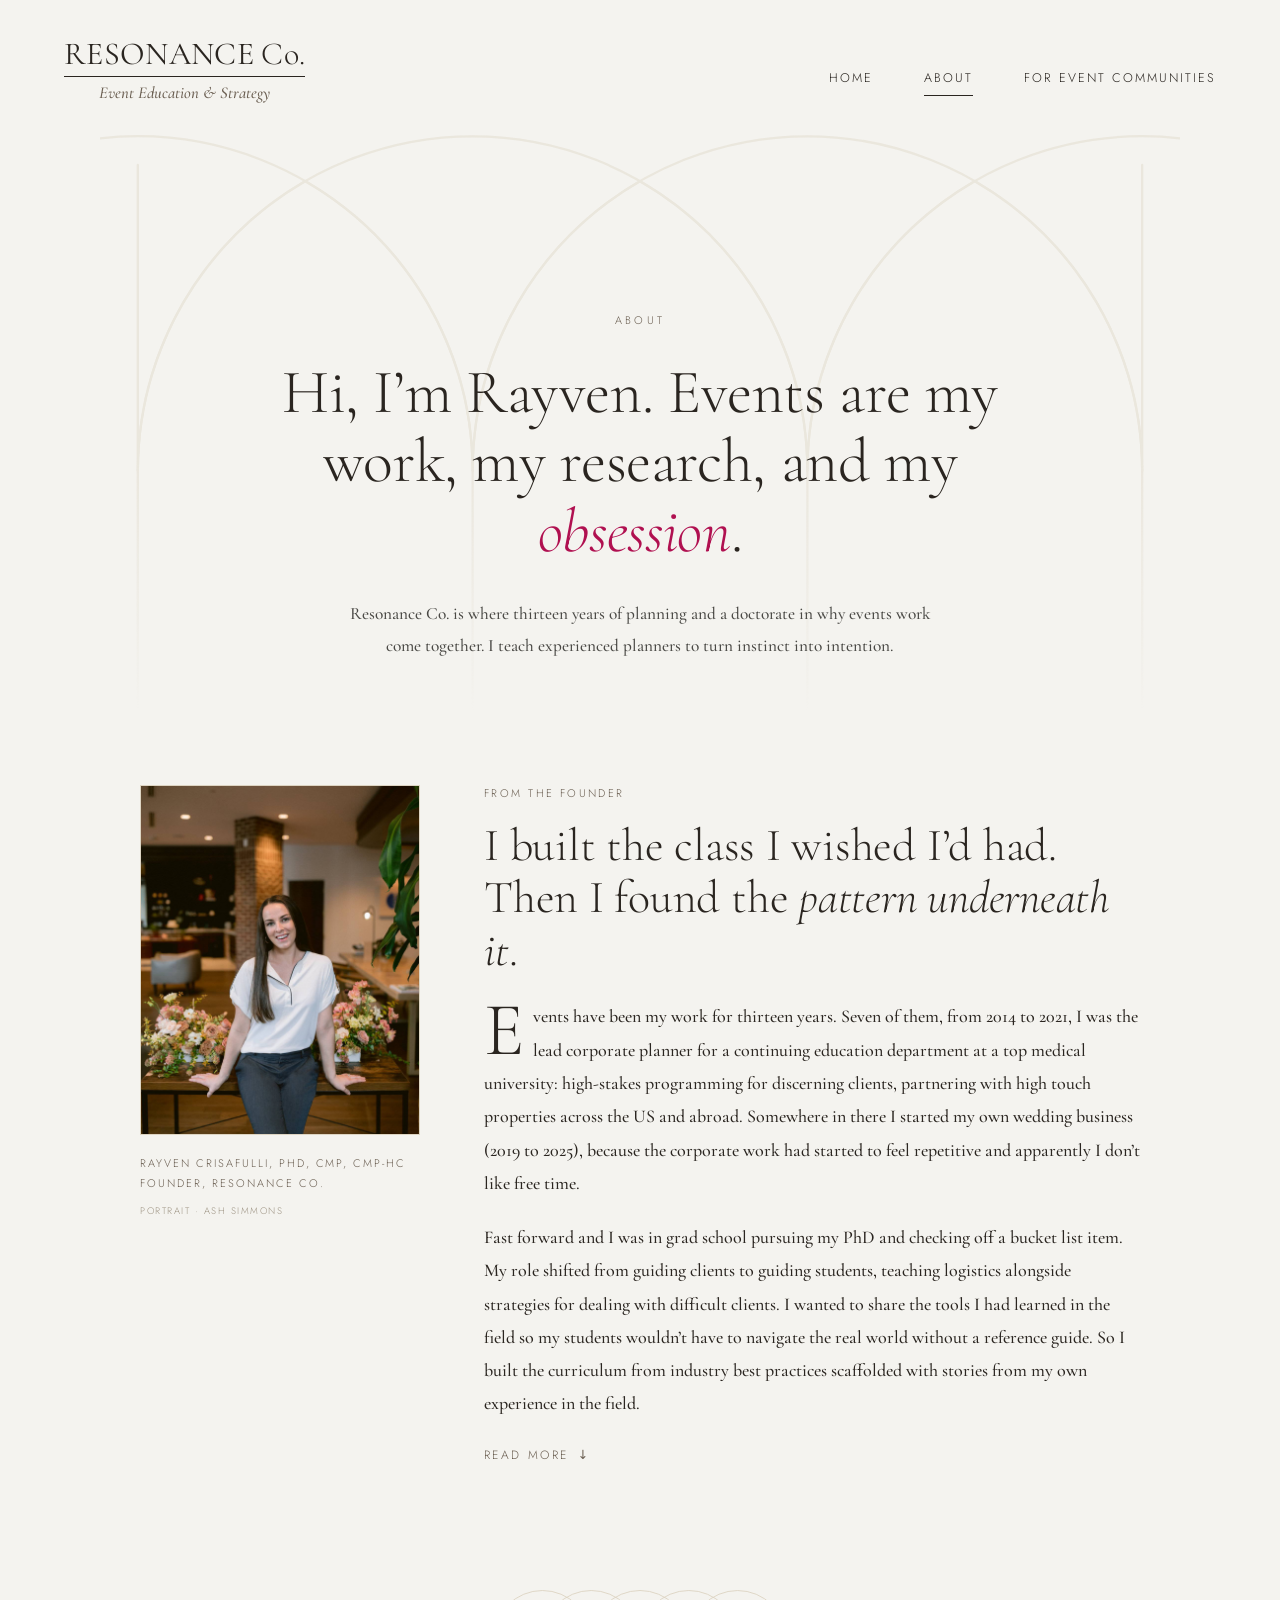
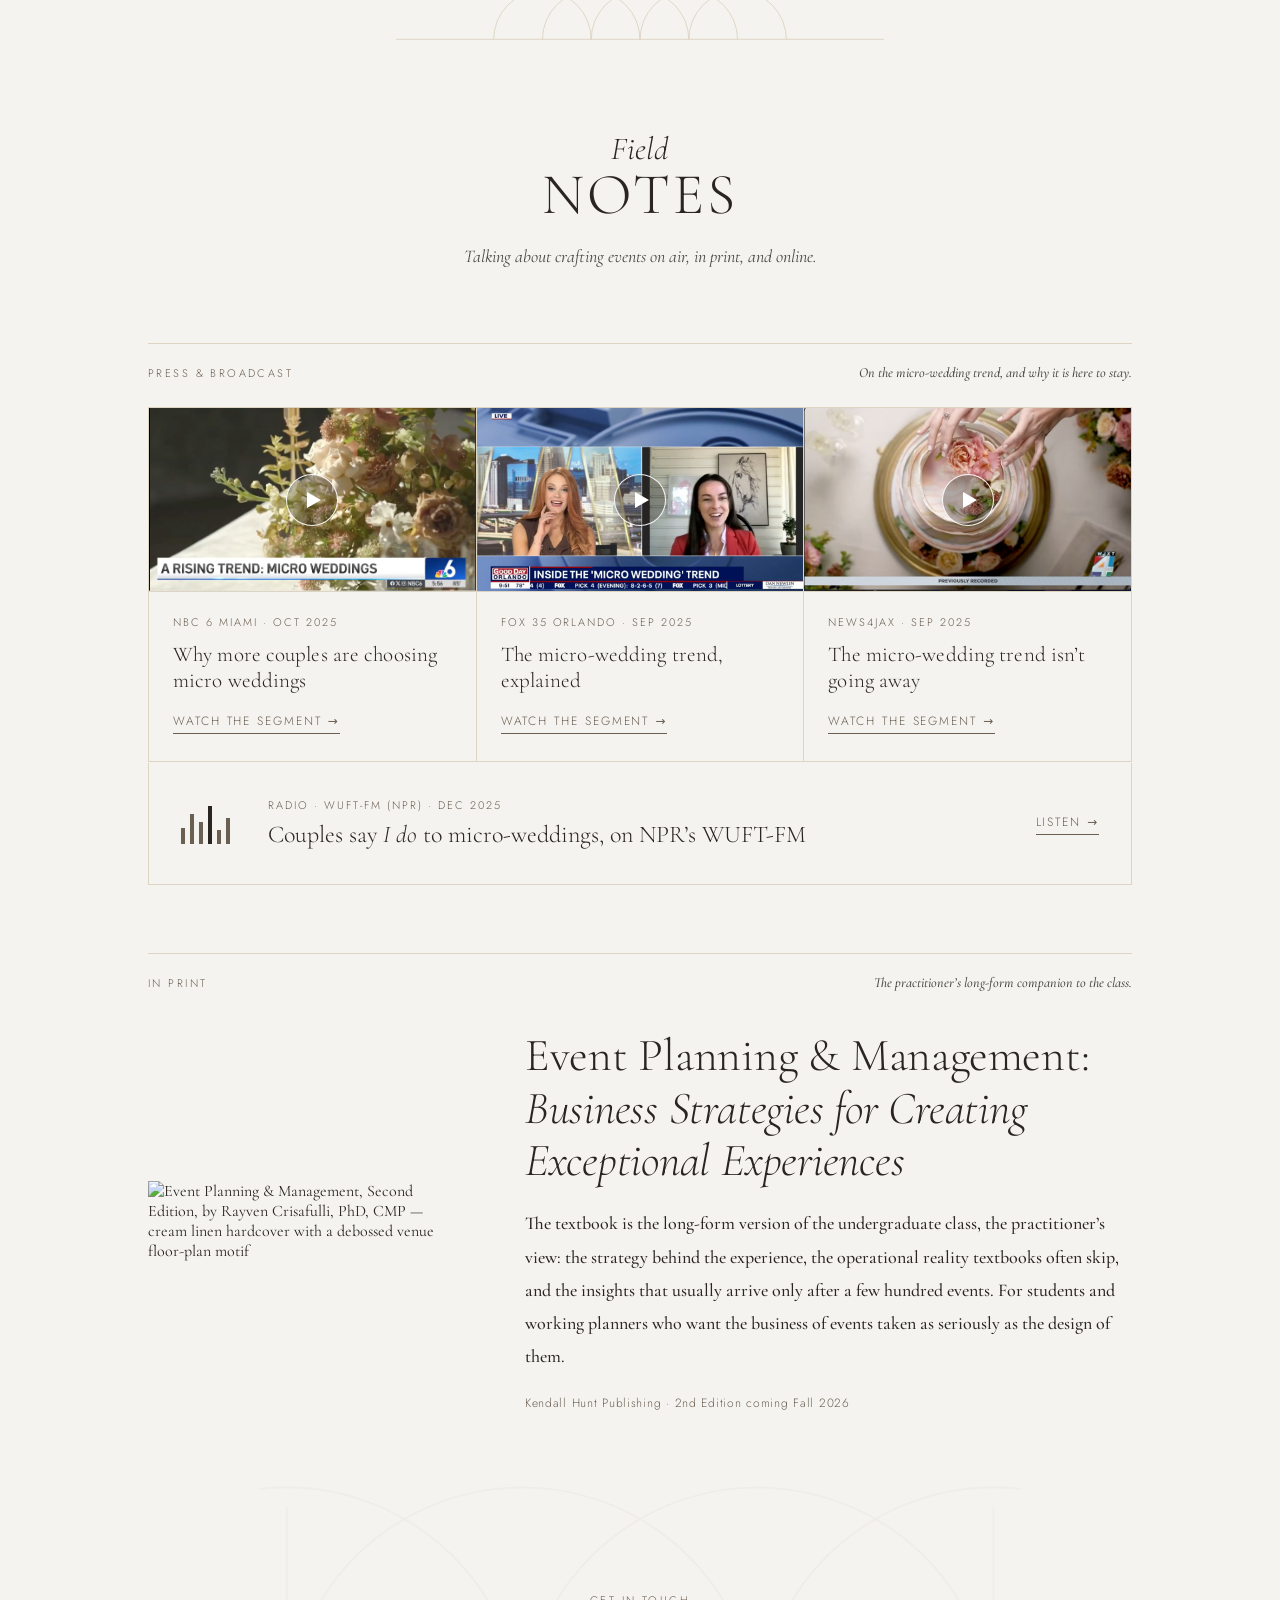
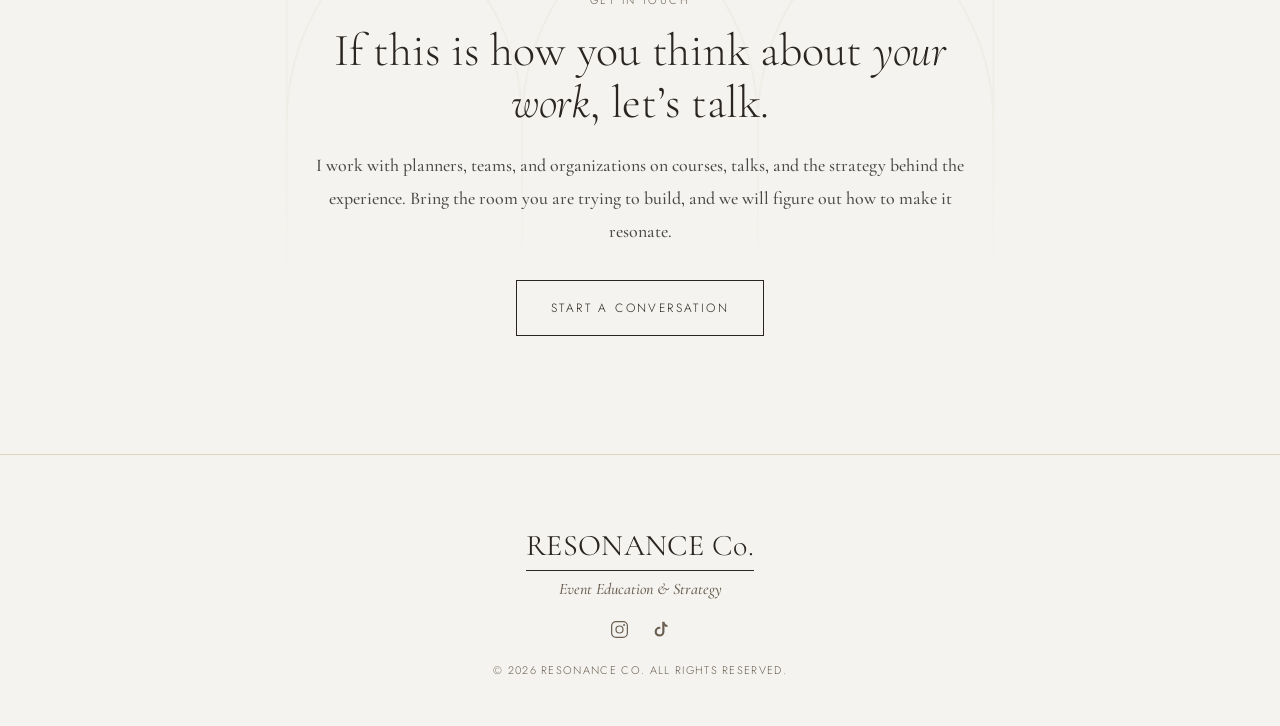
==== about.html @ 784ffc2b "Update about.html update name of asset file for textbook" ====
<!DOCTYPE html>
<html lang="en">
<head>
<meta charset="utf-8">
<meta name="viewport" content="width=device-width, initial-scale=1">
<title>About &middot; Resonance Co.</title>
<meta name="description" content="Hi, I'm Rayven. Resonance Co. is where thirteen years of event planning and a doctorate in why events work come together. The story behind the company, plus press, the textbook, and field notes.">
<meta property="og:type" content="website">
<meta property="og:title" content="About &middot; Resonance Co.">
<meta property="og:description" content="The story behind Resonance Co., founded by Rayven Crisafulli, PhD, CMP. Turning the instinct experienced planners already have into method.">
<meta property="og:image" content="https://resonance-co.netlify.app/assets/Ash-Simmons-Photography-Headshots-136.jpg">
<meta property="og:url" content="https://resonance-co.netlify.app/about.html">
<meta name="twitter:card" content="summary_large_image">
<link rel="preconnect" href="https://fonts.googleapis.com"><link rel="preconnect" href="https://fonts.gstatic.com" crossorigin><link href="https://fonts.googleapis.com/css2?family=Cormorant+Garamond:ital,wght@0,300;0,400;0,500;1,300;1,400;1,500&family=Jost:wght@300;400;500&display=swap" rel="stylesheet">
<style>

:root{ --cream:#F4F3EF; --paper-2:#EEEBE3; --linen:#DDD4C2; --charcoal:#2A2520; --muted:#6B5F52; --rose:#B01050;
  --ink-2:#4A4945; --muted-2:#5E5C55; --faint:#9E9484;
  --serif:'Cormorant Garamond',Georgia,serif; --sans:'Jost',system-ui,sans-serif; }
*,*::before,*::after{ box-sizing:border-box; margin:0; padding:0; }
html{ scroll-behavior:smooth; }
body{ background:var(--cream); color:var(--charcoal); font-family:var(--serif);
  -webkit-font-smoothing:antialiased; text-rendering:optimizeLegibility; }
img{ max-width:100%; display:block; }

/* ===== shared site nav ===== */
.site-nav{ max-width:none; margin:0; padding:clamp(22px,3vw,40px) clamp(24px,5vw,64px) 18px;
  display:flex; align-items:flex-end; justify-content:space-between; gap:2rem; flex-wrap:wrap; }
.site-nav .brand{ text-decoration:none; color:var(--charcoal); line-height:1; display:flex; flex-direction:column; align-items:center; }
.site-nav .brand .wm{ font-size:clamp(24px,2.6vw,32px); font-weight:400; letter-spacing:.01em;
  border-bottom:1px solid var(--charcoal); padding-bottom:6px; display:inline-block; }
.site-nav .brand .wm span{ font-weight:300; }
.site-nav .brand em{ display:block; font-style:italic; font-size:clamp(14px,1.3vw,17px); font-weight:500;
  margin-top:8px; color:var(--muted); }
.site-nav .links{ display:flex; gap:clamp(22px,4vw,52px); padding-bottom:6px; }
.site-nav .links a{ font-family:var(--sans); font-weight:300; font-size:12.5px; letter-spacing:.16em;
  text-transform:uppercase; text-decoration:none; color:var(--charcoal); padding-bottom:8px;
  border-bottom:1px solid transparent; transition:border-color .2s; }
.site-nav .links a:hover{ border-color:var(--linen); }
.site-nav .links a.active{ border-color:var(--charcoal); }

/* ===== shared footer ===== */
.site-footer{ margin-top:1rem; padding:clamp(40px,6vw,72px) 1.5rem clamp(30px,4vw,48px);
  text-align:center; border-top:1px solid var(--linen); }
.site-footer .fwm{ font-size:clamp(22px,2.4vw,30px); font-weight:400; letter-spacing:.01em; display:inline-block; border-bottom:1px solid var(--charcoal); padding-bottom:6px; }
.site-footer .fwm span{ font-weight:300; }
.site-footer .ftag{ font-style:italic; color:var(--muted); margin-top:8px; font-size:16px; font-weight:500; }
.site-footer .socials{ display:flex; gap:20px; justify-content:center; margin-top:20px; }
.site-footer .socials a{ color:var(--muted); display:inline-flex; transition:color .2s; }
.site-footer .socials a:hover{ color:var(--charcoal); }
.site-footer .socials svg{ width:21px; height:21px; }
.site-footer .flegal{ font-family:var(--sans); font-weight:300; font-size:11px; letter-spacing:.12em;
  text-transform:uppercase; color:var(--muted); margin-top:22px; }

/* ===== shared tokens ===== */
.eyebrow{ font-family:var(--sans); font-weight:300; font-size:11px; letter-spacing:.22em; text-transform:uppercase; color:var(--muted); }
.dh{ font-family:var(--serif); font-weight:300; font-size:clamp(30px,4vw,46px); line-height:1.14; letter-spacing:-.005em; color:var(--charcoal); }
.dh em{ font-style:italic; color:var(--charcoal); }   /* rose budget spent in the hero only */
.page-link{ font-family:var(--sans); font-weight:300; font-size:12px; letter-spacing:.16em; text-transform:uppercase; text-decoration:none; color:var(--charcoal); border-bottom:.5px solid var(--charcoal); padding-bottom:3px; display:inline-block; transition:color .2s,border-color .2s; }
.page-link:hover{ color:var(--rose); border-color:var(--rose); }
.lace{ max-width:560px; margin:clamp(36px,6vw,68px) auto clamp(8px,2vw,18px); padding:0 36px; }
.lace svg{ display:block; width:100%; height:auto; }

/* shared section head (line1 / line2) */
.section-head{ text-align:center; }
.section-head .l1{ display:block; font-family:var(--serif); font-size:clamp(22px,2.6vw,32px); font-weight:300; font-style:italic; letter-spacing:.01em; line-height:1.1; }
.section-head .l2{ display:block; font-family:var(--serif); font-size:clamp(38px,5vw,58px); font-weight:300; letter-spacing:.05em; text-transform:uppercase; line-height:1; }

/* ===== MASTHEAD / HERO ===== */
.hm-masthead{ position:relative; overflow:hidden; }
.mast-wrap{ max-width:1080px; margin:0 auto; padding:clamp(40px,6vw,84px) clamp(24px,5vw,48px) clamp(40px,6vw,72px); position:relative; }
.colonnade-backdrop{ position:absolute; left:0; right:0; top:0; pointer-events:none; z-index:0; overflow:hidden; }
.arches-wrap{ position:relative; width:100%; padding-bottom:60.83%; }
.arches-svg{ position:absolute; top:0; left:0; width:100%; height:100%; display:block; }
.mast-inner{ position:relative; z-index:1; max-width:820px; margin:0 auto; text-align:center;
  padding-top:clamp(48px,9vw,128px); }
.mast-inner .eyebrow{ display:block; margin-bottom:clamp(20px,3vw,30px); letter-spacing:.3em; }
.mast-statement{ font-family:var(--serif); font-weight:300; font-size:clamp(34px,5.2vw,62px);
  line-height:1.12; letter-spacing:-.006em; max-width:15em; margin:0 auto; color:var(--charcoal); }
.mast-statement .signal{ color:var(--rose); font-style:italic; }
.mast-lede{ font-weight:500; font-size:clamp(16px,1.35vw,19px); line-height:1.85; max-width:34em;
  margin:clamp(22px,3vw,32px) auto 0; color:var(--ink-2); }
/* softened bottom edge so the arcade dissolves instead of clipping */
.ab-hero .colonnade-backdrop{ -webkit-mask-image:linear-gradient(to bottom,#000 52%,transparent 90%); mask-image:linear-gradient(to bottom,#000 52%,transparent 90%); }

@keyframes riseIn{ from{ opacity:0; transform:translateY(12px); } to{ opacity:1; transform:none; } }
@keyframes ghostIn{ from{ opacity:0; } to{ opacity:1; } }
.hm-masthead .colonnade-backdrop{ animation:ghostIn 1.4s ease .1s both; }
.hm-masthead .eyebrow{ animation:riseIn .7s ease both; }
.hm-masthead .mast-statement{ animation:riseIn .9s ease .12s both; }
.hm-masthead .mast-lede{ animation:riseIn .9s ease .28s both; }
@media (prefers-reduced-motion:reduce){
  .hm-masthead .colonnade-backdrop,.hm-masthead .eyebrow,.hm-masthead .mast-statement,.hm-masthead .mast-lede{ animation:none; opacity:1; transform:none; } }

/* ===== FOUNDER STORY (article opener) ===== */
.ab-story{ max-width:1080px; margin:0 auto; padding:clamp(28px,4vw,56px) clamp(20px,5vw,40px);
  display:grid; grid-template-columns:280px 1fr; gap:clamp(2.5rem,5vw,5rem); align-items:start; }
.ab-story .portrait{ position:sticky; top:40px; }
.ab-story .portrait img{ width:100%; aspect-ratio:4/5; object-fit:cover; object-position:50% 20%; border:1px solid var(--linen); }
.ab-story .portrait .cap{ font-family:var(--sans); font-weight:300; font-size:11px; letter-spacing:.18em; text-transform:uppercase; color:var(--muted); line-height:1.85; margin-top:1.1rem; }
.ab-story .portrait .cap .credit{ display:block; font-size:9.5px; letter-spacing:.16em; color:var(--faint); margin-top:.6rem; }
.ab-story .text .eyebrow{ display:block; margin-bottom:1.1rem; }
.ab-story .text .dh{ margin-bottom:1.5rem; }
.ab-story .text p.body{ font-weight:500; font-size:18px; line-height:1.85; color:var(--charcoal); margin-bottom:1.3rem; max-width:40em; }
.ab-story .text p.body:last-child{ margin-bottom:0; }
.dropcap::first-letter{ float:left; font-family:var(--serif); font-weight:300; font-size:4.2em; line-height:.72; padding:.04em .12em 0 0; color:var(--charcoal); }

/* read-more disclosure */
.ab-readmore{ margin:0; }
.ab-readmore > summary{ list-style:none; cursor:pointer; display:inline-flex; align-items:center; gap:.55rem;
  font-family:var(--sans); font-weight:300; font-size:12px; letter-spacing:.2em; text-transform:uppercase; color:var(--muted);
  width:max-content; margin:.3rem 0 0; transition:color .2s ease; }
.ab-readmore > summary:hover{ color:var(--rose); }
.ab-readmore > summary::-webkit-details-marker{ display:none; }
.ab-readmore[open] > summary{ display:none; }
.ab-readmore .arr{ font-size:1.05em; line-height:1; }

/* ===== FIELD NOTES ===== */
.ab-fieldnotes{ max-width:1080px; margin:0 auto; padding:clamp(36px,5vw,64px) clamp(24px,5vw,48px) clamp(40px,5vw,64px); }
.ab-fieldnotes .section-head{ margin-bottom:clamp(10px,1.6vw,16px); }
.ab-fn-lede{ text-align:center; font-family:var(--serif); font-style:italic; font-weight:400; font-size:clamp(17px,1.4vw,20px); line-height:1.85; color:var(--ink-2); max-width:32em; margin:0 auto clamp(46px,5.5vw,72px); }

.ab-subbeat{ display:flex; align-items:baseline; justify-content:space-between; gap:1rem; border-top:1px solid var(--linen); padding-top:clamp(14px,1.8vw,20px); margin-bottom:clamp(18px,2.4vw,26px); }
.ab-subbeat .sb-label{ font-family:var(--sans); font-weight:300; font-size:11px; letter-spacing:.22em; text-transform:uppercase; color:var(--muted); }
.ab-subbeat .sb-desc{ font-family:var(--serif); font-style:italic; font-weight:500; font-size:14px; color:var(--ink-2); text-align:right; }

.ab-press-grid{ display:grid; grid-template-columns:repeat(3,1fr); gap:1px; background:var(--linen); border:1px solid var(--linen); }
.ab-press{ display:block; background:var(--cream); text-decoration:none; color:inherit; transition:transform .2s ease; }
.ab-press:hover{ transform:translateY(-2px); }
.ab-press .thumb{ position:relative; width:100%; aspect-ratio:16/9; overflow:hidden; border-bottom:1px solid var(--linen); }
.ab-press .thumb img{ position:absolute; inset:0; width:100%; height:100%; object-fit:cover; }
.ab-play{ position:absolute; inset:0; display:flex; align-items:center; justify-content:center; }
.ab-play span{ width:52px; height:52px; border:1px solid rgba(255,255,255,.92); border-radius:50%; display:flex; align-items:center; justify-content:center; background:rgba(42,37,32,.3); }
.ab-play span::after{ content:""; width:0; height:0; border-left:14px solid #fff; border-top:8px solid transparent; border-bottom:8px solid transparent; margin-left:4px; }
.ab-press .body{ padding:1.4rem 1.5rem 1.7rem; }
.ab-press .src{ font-family:var(--sans); font-weight:300; font-size:11px; letter-spacing:.18em; text-transform:uppercase; color:var(--muted); margin-bottom:.7rem; }
.ab-press h3{ font-family:var(--serif); font-weight:300; font-size:21px; line-height:1.25; letter-spacing:.005em; color:var(--charcoal); margin:0 0 1rem; }
.cue{ font-family:var(--sans); font-weight:300; font-size:12px; letter-spacing:.16em; text-transform:uppercase; color:var(--muted); border-bottom:.5px solid var(--muted); padding-bottom:3px; display:inline-block; transition:color .2s,border-color .2s; }
.ab-press:hover .cue,.ab-radio:hover .cue{ color:var(--rose); border-color:var(--rose); }

.ab-radio{ display:grid; grid-template-columns:auto 1fr auto; gap:clamp(1.5rem,3vw,2.5rem); align-items:center; margin-top:1px; padding:clamp(24px,3vw,34px) clamp(20px,3vw,32px); background:var(--cream); border:1px solid var(--linen); border-top:none; text-decoration:none; color:inherit; transition:transform .2s ease; }
.ab-radio:hover{ transform:translateY(-2px); }
.ab-wave{ display:flex; align-items:flex-end; gap:5px; height:40px; }
.ab-wave span{ width:4px; background:var(--muted); }
.ab-radio .src{ font-family:var(--sans); font-weight:300; font-size:11px; letter-spacing:.18em; text-transform:uppercase; color:var(--muted); margin-bottom:.5rem; }
.ab-radio h3{ font-family:var(--serif); font-weight:300; font-size:24px; line-height:1.2; color:var(--charcoal); margin:0; }
.ab-radio h3 em{ font-style:italic; }

.ab-subbeat.gap{ margin:clamp(44px,5.5vw,68px) 0 clamp(26px,3.2vw,38px); }
.ab-print{ display:grid; grid-template-columns:300px 1fr; gap:clamp(2.5rem,6vw,5.5rem); align-items:center; }
.ab-print .cover{ width:100%; }
.ab-print .dh{ margin:0 0 1.3rem; }
.ab-print p.body{ font-family:var(--serif); font-weight:500; font-size:18px; line-height:1.85; color:var(--charcoal); margin:0 0 1.3rem; max-width:40em; }
.ab-print .ab-pub{ font-family:var(--sans); font-weight:300; font-size:12px; letter-spacing:.06em; color:var(--muted); margin:0; }

/* ===== CTA (colonnade bookend echoes the hero) ===== */
.ab-cta{ position:relative; overflow:hidden; max-width:760px; margin:0 auto; padding:clamp(64px,9vw,128px) 2.5rem clamp(60px,8vw,104px); text-align:center; }
.ab-cta .colonnade-backdrop{ top:0; opacity:.45; -webkit-mask-image:linear-gradient(to bottom,#000 50%,transparent 88%); mask-image:linear-gradient(to bottom,#000 50%,transparent 88%); }
.ab-cta-inner{ position:relative; z-index:1; }
.ab-cta-inner .eyebrow{ display:block; margin-bottom:16px; letter-spacing:.22em; }
.ab-cta-inner .dh{ margin:0; }
.ab-cta-lede{ font-weight:500; font-size:clamp(17px,1.4vw,20px); line-height:1.85; max-width:38em; margin:20px auto 32px; color:var(--ink-2); }
.ab-btn-outline{ display:inline-block; font-family:var(--sans); font-weight:300; font-size:12px; letter-spacing:.2em; text-transform:uppercase; color:var(--charcoal); text-decoration:none; border:1px solid var(--charcoal); padding:18px 34px; transition:background-color .2s,color .2s; }
.ab-btn-outline:hover{ background:var(--charcoal); color:var(--cream); }

@media (max-width:820px){
  .mast-statement{ font-size:clamp(30px,8vw,42px); }
  .ab-story{ grid-template-columns:1fr; gap:2rem; }
  .ab-story .portrait{ position:static; max-width:260px; }
  .ab-story .text p.body,.ab-print p.body{ font-size:17px; }
  .ab-print{ grid-template-columns:1fr; gap:2rem; }
  .ab-print .cover{ max-width:300px; }
}
@media (max-width:720px){
  .ab-press-grid{ grid-template-columns:1fr; }
  .ab-radio{ grid-template-columns:auto 1fr; }
  .ab-radio .cue{ grid-column:2; justify-self:start; margin-top:.4rem; }
  .ab-subbeat{ flex-direction:column; gap:.35rem; }
  .ab-subbeat .sb-desc{ text-align:left; }
}

</style>
</head>
<body>
<header class="site-nav"><a class="brand" href="index.html"><span class="wm">RESONANCE <span>Co.</span></span><em>Event Education &amp; Strategy</em></a><nav class="links"><a href="index.html">Home</a><a href="about.html" class="active">About</a><a href="for-event-communities.html">For Event Communities</a></nav></header>

<!-- ============================ HERO ============================ -->
<section class="hm-masthead ab-hero">
  <div class="mast-wrap">
    <div class="colonnade-backdrop" aria-hidden="true">
      <div class="arches-wrap">
        <svg class="arches-svg" viewBox="0 -25 600 365" xmlns="http://www.w3.org/2000/svg" role="presentation">
          <g fill="none" stroke="#DDD4C2" stroke-width="1.25" stroke-linecap="round" opacity="0.4">
            <line x1="21" y1="0" x2="21" y2="340" />
            <line x1="579" y1="0" x2="579" y2="340" />
            <line x1="207" y1="170" x2="207" y2="340" />
            <line x1="393" y1="170" x2="393" y2="340" />
            <path d="M 21 170 A 186 186 0 0 1 114 9 A 186 186 0 0 1 207 170 A 186 186 0 0 1 300 9 A 186 186 0 0 1 393 170 A 186 186 0 0 1 486 9 A 186 186 0 0 1 579 170" />
            <path d="M -165 170 A 186 186 0 0 1 207 170 M 21 170 A 186 186 0 0 1 393 170 M 207 170 A 186 186 0 0 1 579 170 M 393 170 A 186 186 0 0 1 765 170" />
          </g>
        </svg>
      </div>
    </div>
    <div class="mast-inner">
      <span class="eyebrow">About</span>
      <h1 class="mast-statement">Hi, I&rsquo;m Rayven. Events are my work, my research, and my <span class="signal">obsession</span>.</h1>
      <p class="mast-lede">Resonance Co. is where thirteen years of planning and a doctorate in why events work come together. I teach experienced planners to turn instinct into intention.</p>
    </div>
  </div>
</section>

<!-- ============================ FOUNDER STORY ============================ -->
<section class="ab-story">
  <div class="portrait">
    <img src="assets/Ash-Simmons-Photography-Headshots-136.jpg" alt="Rayven Crisafulli, founder of Resonance Co.">
    <p class="cap">Rayven Crisafulli, PhD, CMP, CMP-HC<br>Founder, Resonance Co.<span class="credit">Portrait &middot; Ash Simmons</span></p>
  </div>
  <div class="text">
    <p class="eyebrow">From the Founder</p>
    <h2 class="dh">I built the class I wished I&rsquo;d had. Then I found the <em>pattern underneath it</em>.</h2>

    <p class="body dropcap">Events have been my work for thirteen years. Seven of them, from 2014 to 2021, I was the lead corporate planner for a continuing education department at a top medical university: high-stakes programming for discerning clients, partnering with high touch properties across the US and abroad. Somewhere in there I started my own wedding business (2019 to 2025), because the corporate work had started to feel repetitive and apparently I don&rsquo;t like free time.</p>

    <p class="body">Fast forward and I was in grad school pursuing my PhD and checking off a bucket list item. My role shifted from guiding clients to guiding students, teaching logistics alongside strategies for dealing with difficult clients. I wanted to share the tools I had learned in the field so my students wouldn&rsquo;t have to navigate the real world without a reference guide. So I built the curriculum from industry best practices scaffolded with stories from my own experience in the field.</p>

    <details class="ab-readmore">
      <summary>Read more <span class="arr">&darr;</span></summary>

      <p class="body">Every semester, what I was learning in my own PhD coursework went straight into what I was teaching. But the pattern I was really after only surfaced once I started doing my own research. Because I was teaching, studying, and researching the same topics, I kept noticing the same thing underneath the most powerful and memorable events: the ones where attendees slipped into a flow state (it&rsquo;s actually an academic construct, not just a TikTok trend) and the moment becomes an experience. It&rsquo;s there that something deeper is activated that makes the event more than just the sum of the logistics. My own research finally gave me the room to untangle it properly. <em>[It took a while.]</em></p>

      <p class="body">I went looking for why two events with the same budget, the same vendors, and the same beautiful aesthetics can feel completely different to the people in the room. One can be logistically perfect and forgettable. Others are barely holding together, and somehow it&rsquo;s the one with the most moving atmosphere. The answer turned out to be sociological. <em>Resonance</em>: a call and response between a person and the world around them, the feeling of being recognized, anticipated, and known, and answering back with delight, or surprise, or tears. It is what happens when one beautifully planned detail emotionally touches someone, or creates that slightly indescribable &ldquo;you should have been there&rdquo; feeling. That pattern of resonance running through curated moments, immersive experiences, and a moving narrative became the Authentic Event Experience Framework in my research. The AEEF is what Resonance Co. teaches.</p>

      <p class="body">That is what I teach now: how to name the thing you already feel in the room, and how to build for it on purpose. If you treat this work as craft and not a checklist, you are the planner I made this for. <em>You belong here.</em></p>
    </details>
  </div>
</section>

<!-- ============================ LACE ============================ -->
<div class="lace" aria-hidden="true">
  <svg viewBox="0 0 600 80" xmlns="http://www.w3.org/2000/svg" role="presentation">
    <g fill="none" stroke="#DDD4C2" stroke-width="1.1" stroke-linecap="round">
      <line x1="0" y1="68" x2="600" y2="68" />
      <path d="M 120 68 A 60 60 0 0 1 240 68" />
      <path d="M 180 68 A 60 60 0 0 1 300 68" />
      <path d="M 240 68 A 60 60 0 0 1 360 68" />
      <path d="M 300 68 A 60 60 0 0 1 420 68" />
      <path d="M 360 68 A 60 60 0 0 1 480 68" />
    </g>
  </svg>
</div>

<!-- ============================ FIELD NOTES ============================ -->
<section class="ab-fieldnotes">
  <div class="section-head"><span class="l1">Field</span><span class="l2">Notes</span></div>
  <p class="ab-fn-lede">Talking about crafting events on air, in print, and online.</p>

  <!-- PRESS & BROADCAST -->
  <div class="ab-subbeat"><span class="sb-label">Press &amp; Broadcast</span><span class="sb-desc">On the micro-wedding trend, and why it is here to stay.</span></div>

  <div class="ab-press-grid">

    <a class="ab-press" href="https://www.nbcmiami.com/video/nbc-6-news/more-and-more-couples-are-opting-for-micro-weddings-heres-why/3706475/" target="_blank" rel="noopener">
      <div class="thumb"><img src="assets/press-nbc6-microweddings.png" alt="NBC 6 Miami segment on micro weddings — soft cream and dusty-rose floral arrangement in natural light"><span class="ab-play" aria-hidden="true"><span></span></span></div>
      <div class="body">
        <div class="src">NBC 6 Miami &middot; Oct 2025</div>
        <h3>Why more couples are choosing micro weddings</h3>
        <span class="cue">Watch the segment &rarr;</span>
      </div>
    </a>

    <a class="ab-press" href="https://www.fox35orlando.com/video/1708424" target="_blank" rel="noopener">
      <div class="thumb"><img src="assets/press-fox35-microweddings.png" alt="FOX 35 Good Day Orlando segment, inside the micro wedding trend — Rayven Crisafulli interviewed live"><span class="ab-play" aria-hidden="true"><span></span></span></div>
      <div class="body">
        <div class="src">FOX 35 Orlando &middot; Sep 2025</div>
        <h3>The micro-wedding trend, explained</h3>
        <span class="cue">Watch the segment &rarr;</span>
      </div>
    </a>

    <a class="ab-press" href="https://www.news4jax.com/video/news/morning-show/2025/09/16/pandemic-s-micro-wedding-trend-isn-t-going-away-anytime-soon/" target="_blank" rel="noopener">
      <div class="thumb"><img src="assets/press-news4jax-microweddings.png" alt="News4Jax WJXT segment on the micro wedding trend — hands styling a floral cake surrounded by garden roses"><span class="ab-play" aria-hidden="true"><span></span></span></div>
      <div class="body">
        <div class="src">News4Jax &middot; Sep 2025</div>
        <h3>The micro-wedding trend isn&rsquo;t going away</h3>
        <span class="cue">Watch the segment &rarr;</span>
      </div>
    </a>

  </div>

  <!-- RADIO -->
  <a class="ab-radio" href="https://www.wuft.org/heard-on-wuft-fm/2025-12-31/couples-say-i-do-to-micro-weddings-uf-researchers-say" target="_blank" rel="noopener">
    <div class="ab-wave"><span style="height:16px"></span><span style="height:30px"></span><span style="height:22px"></span><span style="height:38px;background:var(--charcoal)"></span><span style="height:14px"></span><span style="height:26px"></span></div>
    <div>
      <div class="src">Radio &middot; WUFT-FM (NPR) &middot; Dec 2025</div>
      <h3>Couples say <em>I do</em> to micro-weddings, on NPR&rsquo;s WUFT-FM</h3>
    </div>
    <span class="cue">Listen &rarr;</span>
  </a>

  <!-- IN PRINT -->
  <div class="ab-subbeat gap"><span class="sb-label">In Print</span><span class="sb-desc">The practitioner&rsquo;s long-form companion to the class.</span></div>

  <div class="ab-print">
    <img class="cover" src="Crisafulli Event Planning Management textbook-cover.png" alt="Event Planning &amp; Management, Second Edition, by Rayven Crisafulli, PhD, CMP — cream linen hardcover with a debossed venue floor-plan motif">
    <div>
      <h2 class="dh">Event Planning &amp; Management: <em>Business Strategies for Creating Exceptional Experiences</em></h2>
      <p class="body">The textbook is the long-form version of the undergraduate class, the practitioner&rsquo;s view: the strategy behind the experience, the operational reality textbooks often skip, and the insights that usually arrive only after a few hundred events. For students and working planners who want the business of events taken as seriously as the design of them.</p>
      <p class="ab-pub">Kendall Hunt Publishing &middot; 2nd Edition coming Fall 2026</p>
      <!-- "View the textbook" button hidden until the 2nd Edition publishes (Fall 2026). Restore:
      <p style="margin-top:1.6rem"><a class="ab-btn-outline" href="#">View the textbook</a></p> -->
    </div>
  </div>

  <!-- ON TIKTOK — hidden until the three pinned videos are ready (This is Resonance Co. / Resonance in Planning / TBD). Remove the inline display:none to re-show.
  <div style="display:none">
    <div class="ab-subbeat gap"><span class="sb-label">On TikTok</span><span class="sb-desc">Short, opinionated takes on the craft.</span></div>
  </div>
  -->
</section>

<!-- ============================ CTA ============================ -->
<section class="ab-cta">
  <div class="colonnade-backdrop" aria-hidden="true">
    <div class="arches-wrap">
      <svg class="arches-svg" viewBox="0 -25 600 365" xmlns="http://www.w3.org/2000/svg" role="presentation">
        <g fill="none" stroke="#DDD4C2" stroke-width="1.25" stroke-linecap="round" opacity="0.4">
          <line x1="21" y1="0" x2="21" y2="340" />
          <line x1="579" y1="0" x2="579" y2="340" />
          <line x1="207" y1="170" x2="207" y2="340" />
          <line x1="393" y1="170" x2="393" y2="340" />
          <path d="M 21 170 A 186 186 0 0 1 114 9 A 186 186 0 0 1 207 170 A 186 186 0 0 1 300 9 A 186 186 0 0 1 393 170 A 186 186 0 0 1 486 9 A 186 186 0 0 1 579 170" />
          <path d="M -165 170 A 186 186 0 0 1 207 170 M 21 170 A 186 186 0 0 1 393 170 M 207 170 A 186 186 0 0 1 579 170 M 393 170 A 186 186 0 0 1 765 170" />
        </g>
      </svg>
    </div>
  </div>
  <div class="ab-cta-inner">
    <p class="eyebrow">Get in Touch</p>
    <h2 class="dh">If this is how you think about <em>your work</em>, let&rsquo;s talk.</h2>
    <p class="ab-cta-lede">I work with planners, teams, and organizations on courses, talks, and the strategy behind the experience. Bring the room you are trying to build, and we will figure out how to make it resonate.</p>
    <a class="ab-btn-outline" href="index.html#stay-in-touch">Start a conversation</a>
  </div>
</section>

<footer class="site-footer"><div class="fwm">RESONANCE <span>Co.</span></div><div class="ftag">Event Education &amp; Strategy</div><div class="socials"><a href="https://www.instagram.com/resonancecoevents" aria-label="Instagram" target="_blank" rel="noopener"><svg viewBox="0 0 24 24" fill="none" stroke="currentColor" stroke-width="1.4"><rect x="3" y="3" width="18" height="18" rx="5"/><circle cx="12" cy="12" r="4"/><circle cx="17.2" cy="6.8" r="1.1" fill="currentColor" stroke="none"/></svg></a><a href="https://www.tiktok.com/@resonancecoevents" aria-label="TikTok" target="_blank" rel="noopener"><svg viewBox="0 0 24 24" fill="currentColor"><path d="M16.5 3c.3 2 1.6 3.5 3.5 3.8v2.4c-1.3 0-2.5-.4-3.5-1.1v6.4a5.6 5.6 0 1 1-5.6-5.6c.3 0 .6 0 .9.1v2.5a3.1 3.1 0 1 0 2.2 3V3h2.6z"/></svg></a></div><div class="flegal">&copy; 2026 Resonance Co. All rights reserved.</div></footer>
</body>
</html>
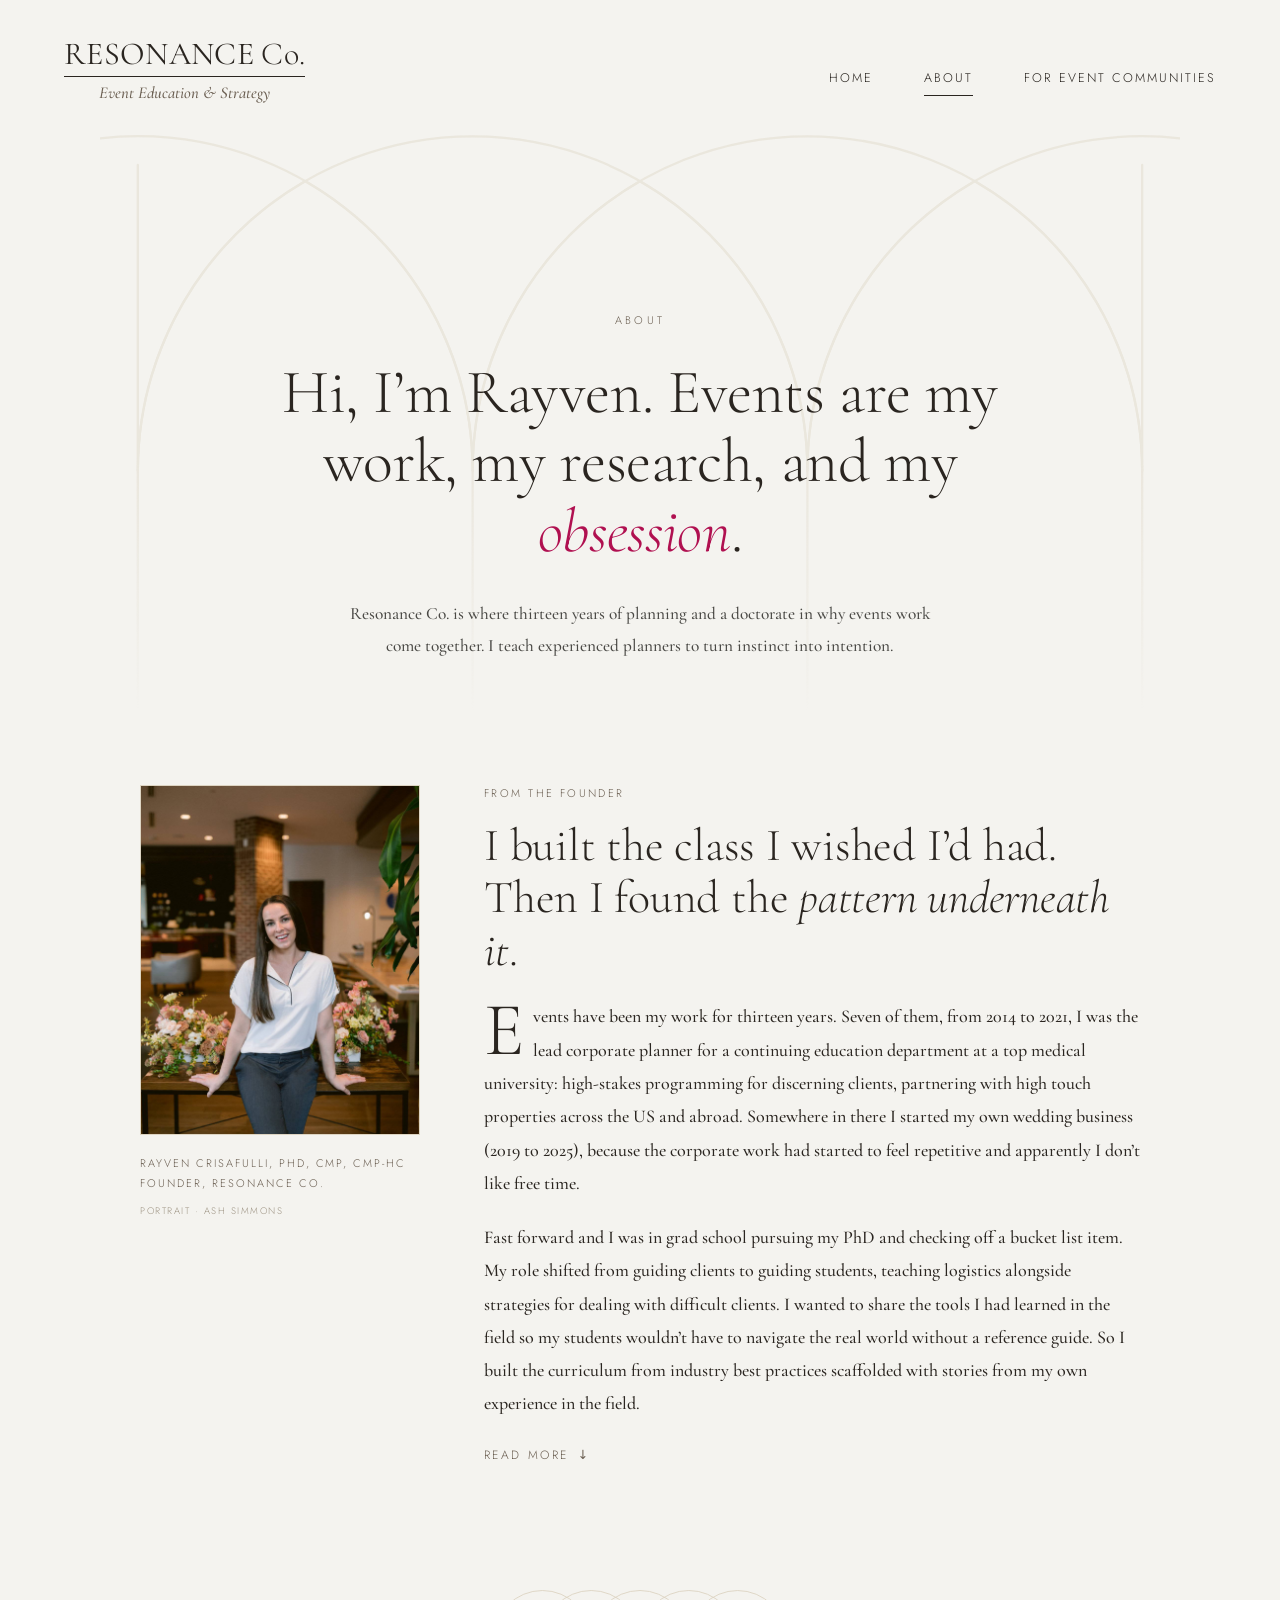
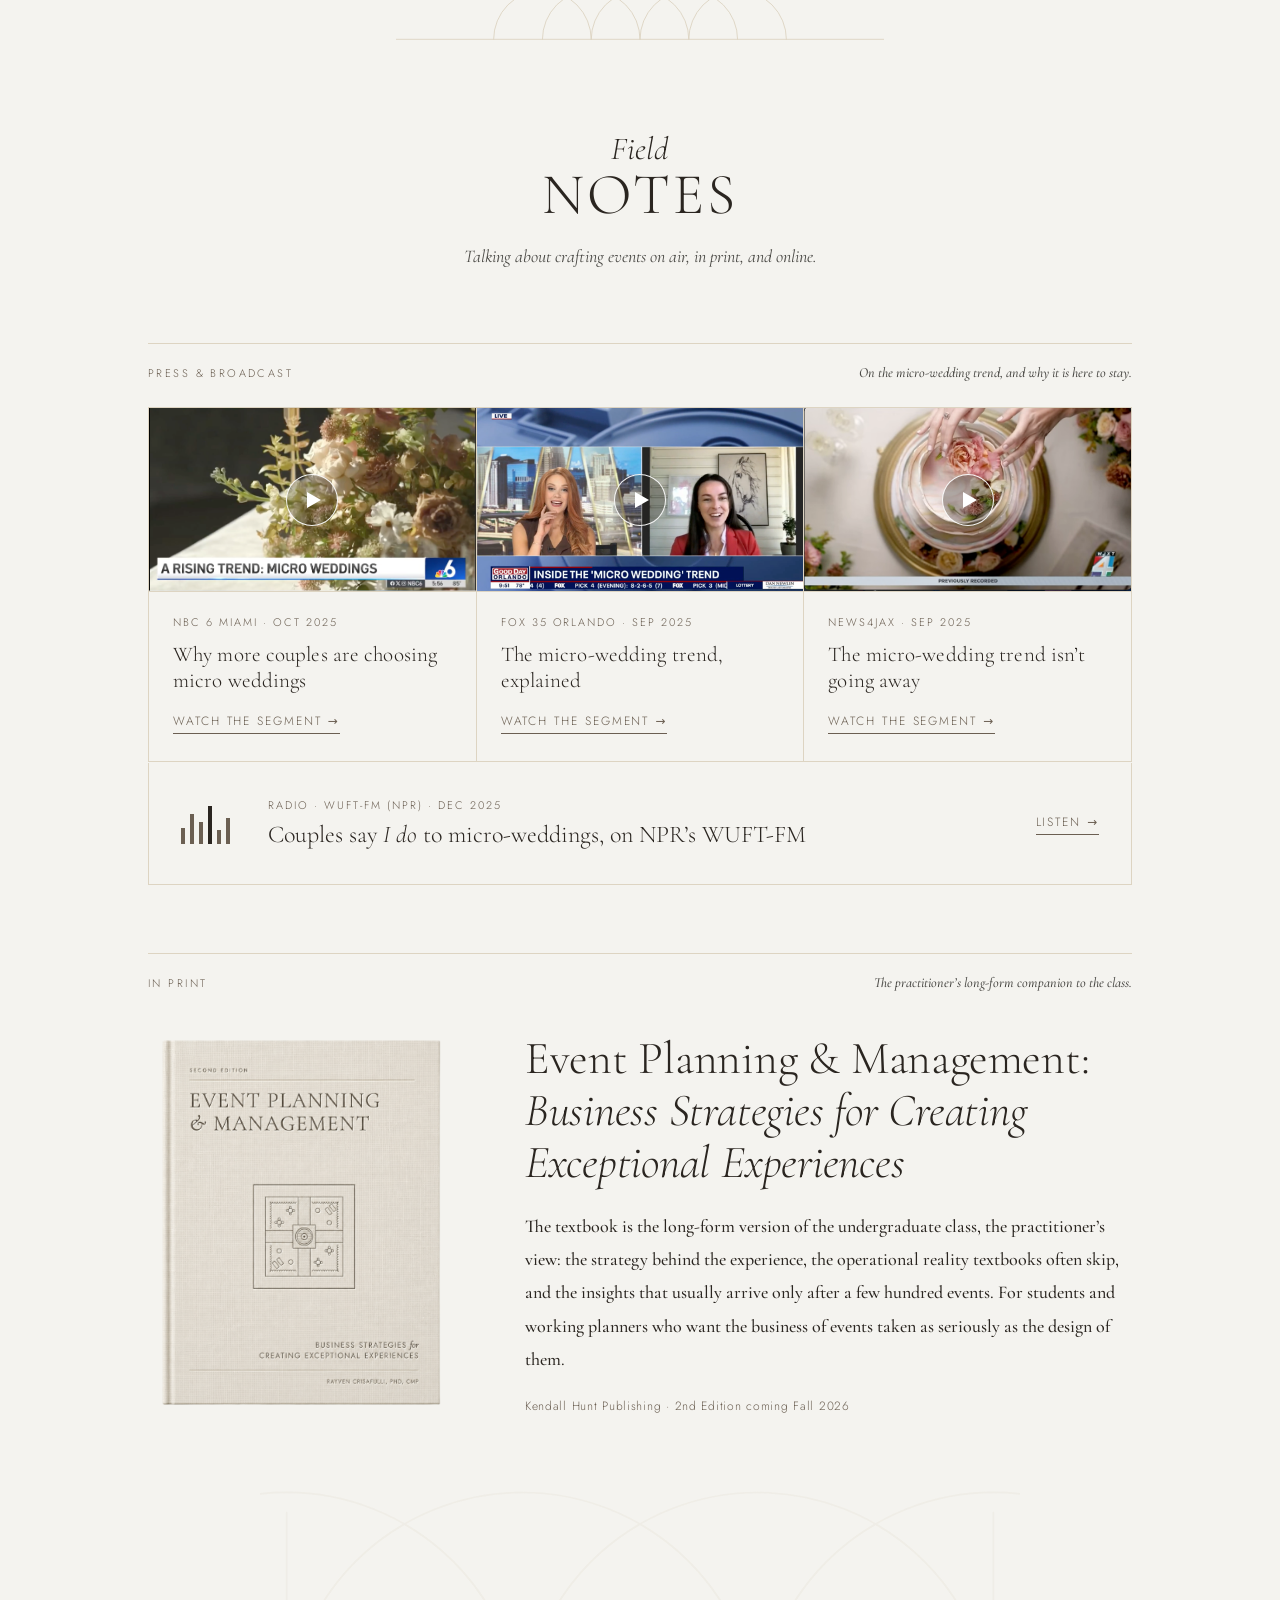
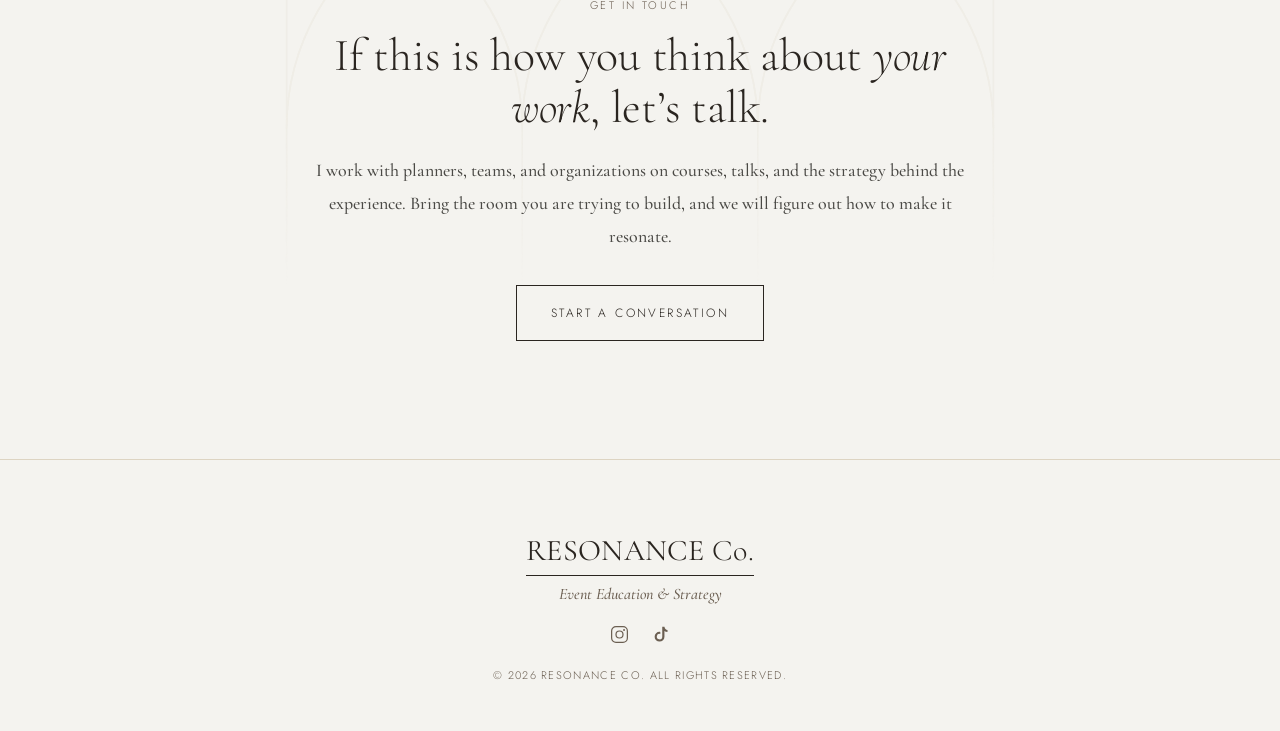
==== commit 394105bc: "Add files via upload updated about file to fix textbook image no show" ====
--- a/about.html
+++ b/about.html
@@ -302,7 +302,7 @@
   <div class="ab-subbeat gap"><span class="sb-label">In Print</span><span class="sb-desc">The practitioner&rsquo;s long-form companion to the class.</span></div>
 
   <div class="ab-print">
-    <img class="cover" src="Crisafulli Event Planning Management textbook-cover.png" alt="Event Planning &amp; Management, Second Edition, by Rayven Crisafulli, PhD, CMP — cream linen hardcover with a debossed venue floor-plan motif">
+    <img class="cover" src="assets/textbook-cover.png" alt="Event Planning &amp; Management, Second Edition, by Rayven Crisafulli, PhD, CMP — cream linen hardcover with a debossed venue floor-plan motif">
     <div>
       <h2 class="dh">Event Planning &amp; Management: <em>Business Strategies for Creating Exceptional Experiences</em></h2>
       <p class="body">The textbook is the long-form version of the undergraduate class, the practitioner&rsquo;s view: the strategy behind the experience, the operational reality textbooks often skip, and the insights that usually arrive only after a few hundred events. For students and working planners who want the business of events taken as seriously as the design of them.</p>
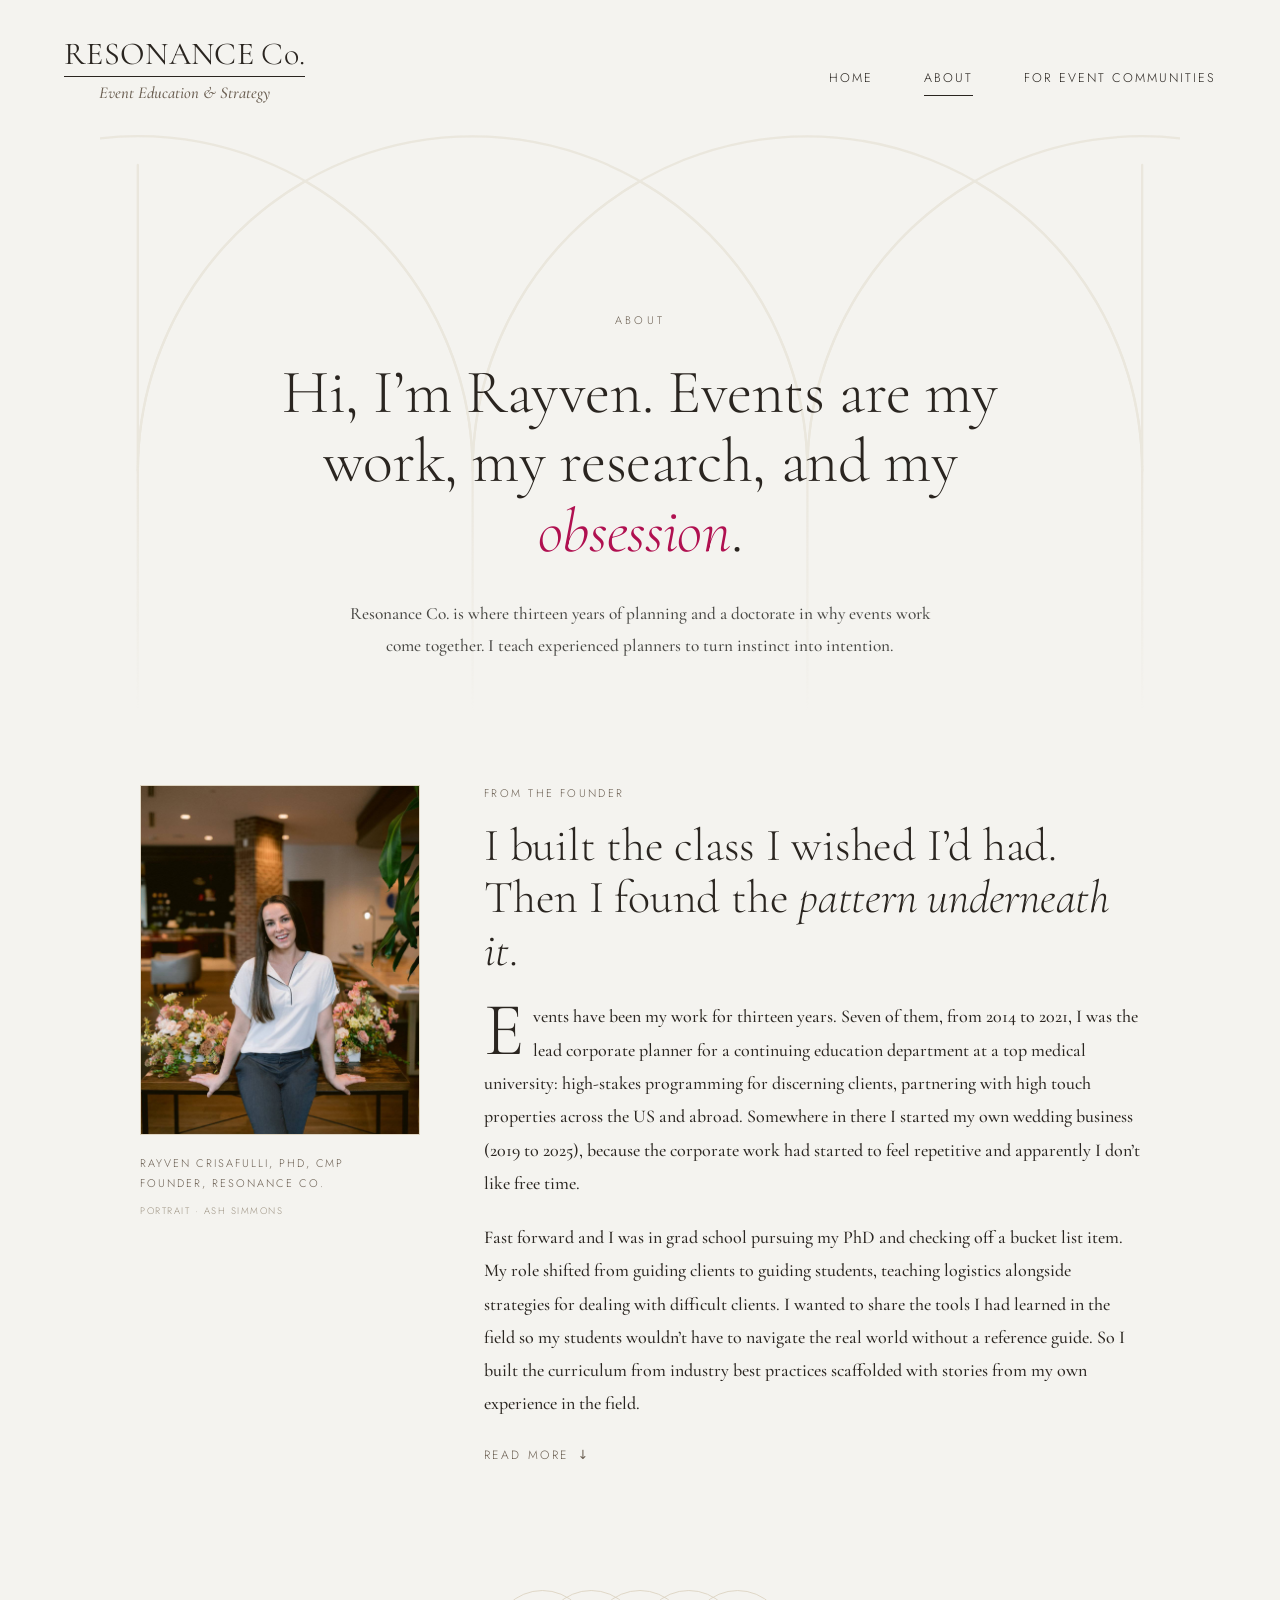
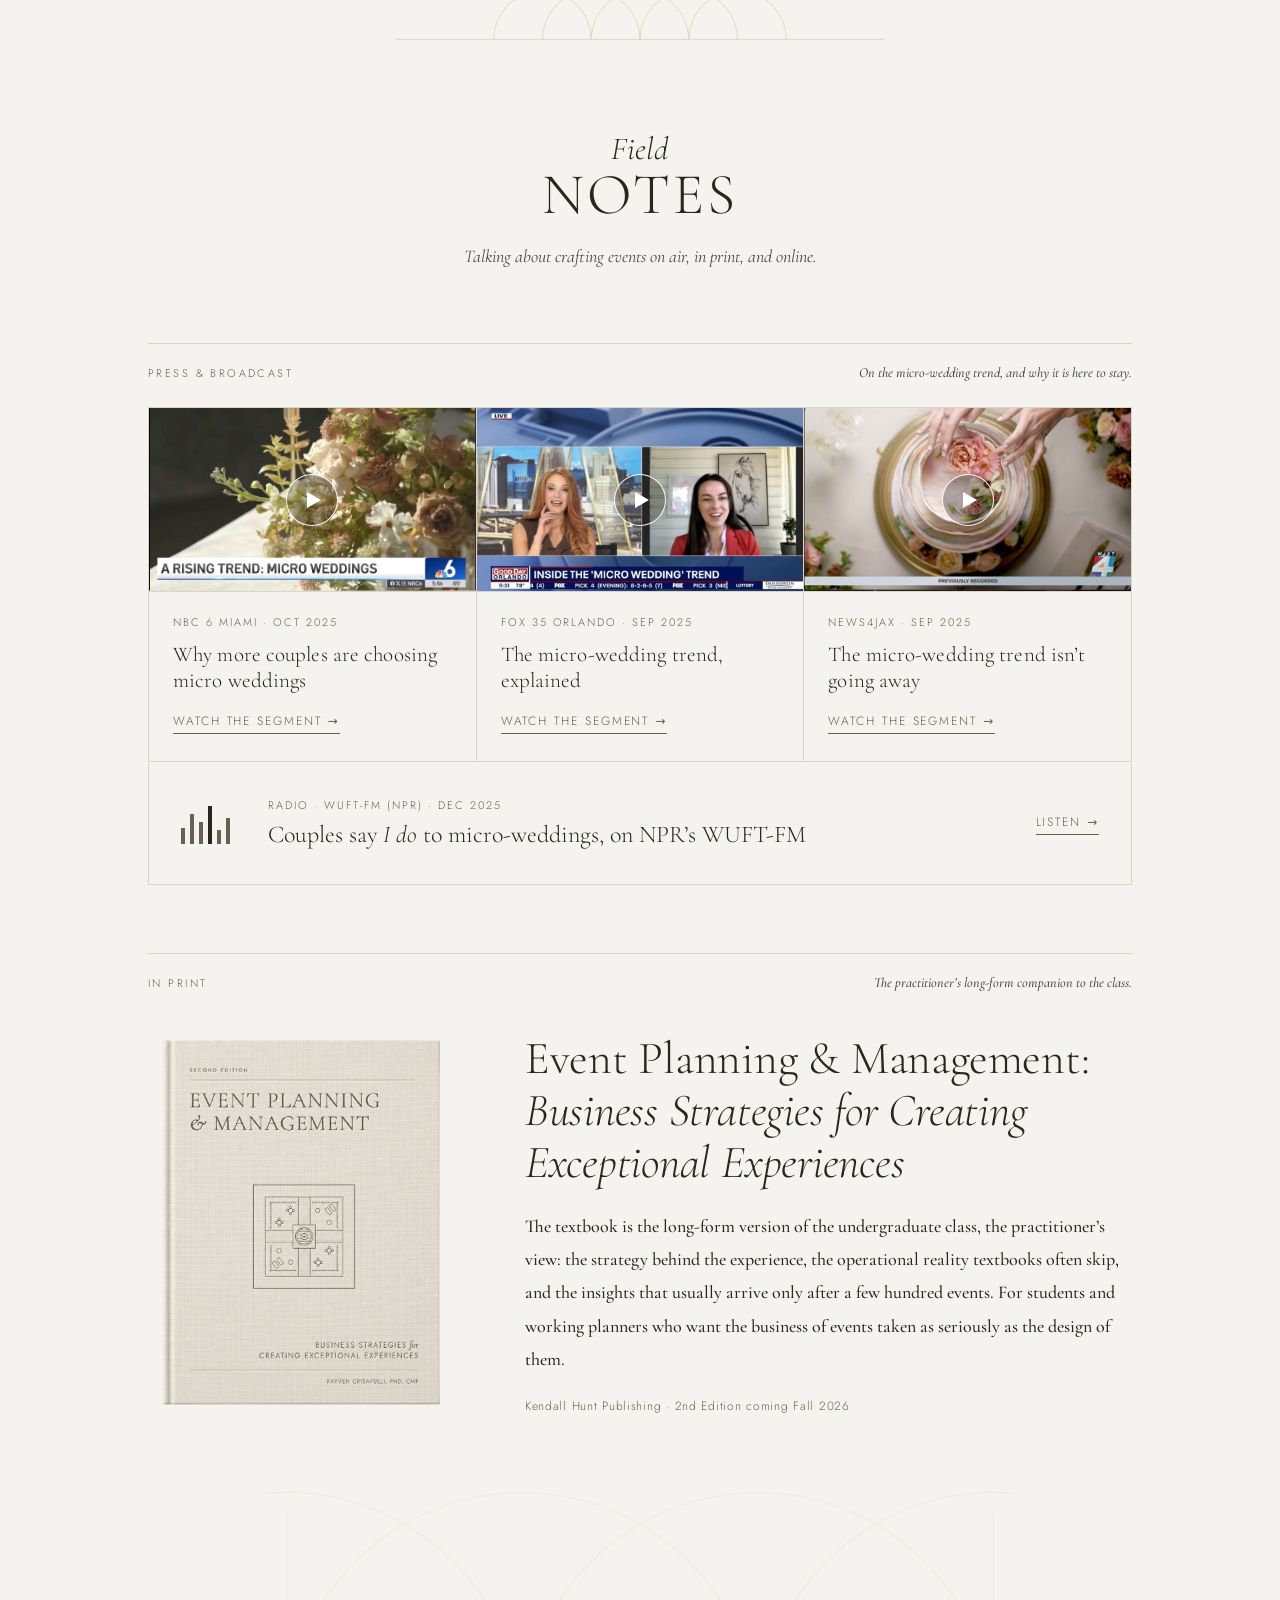
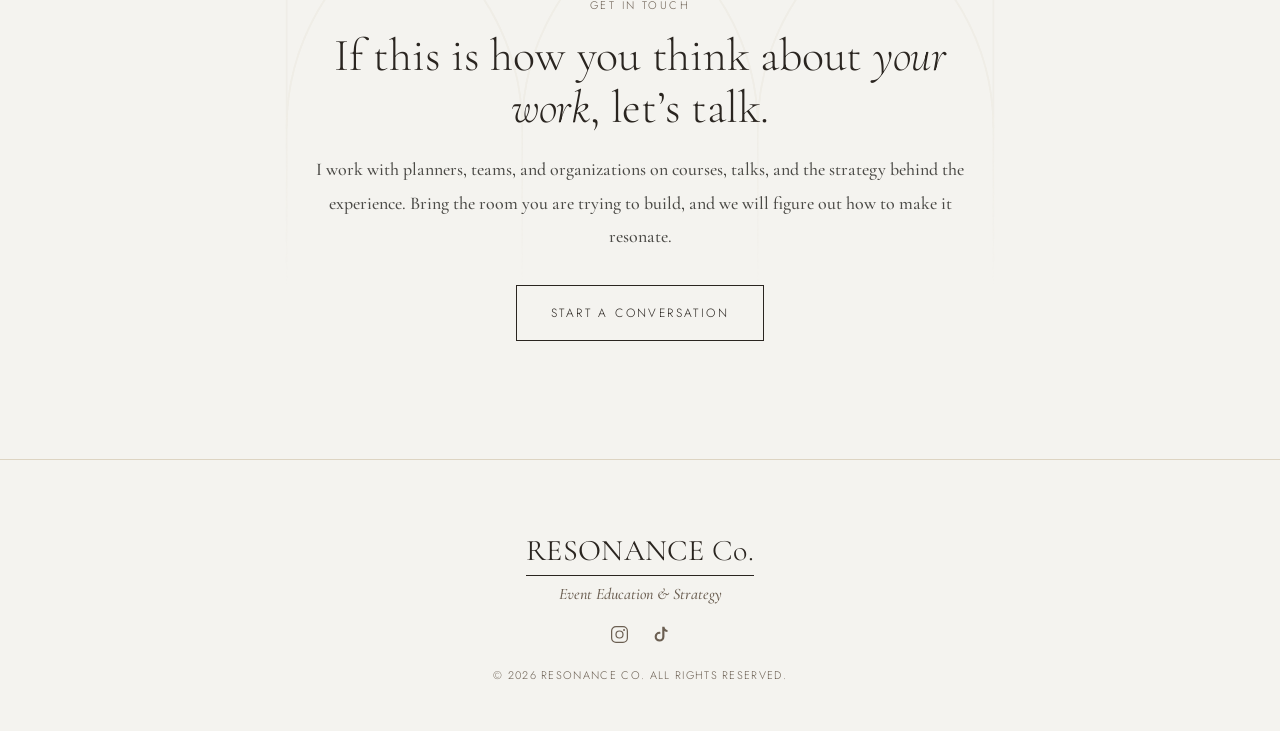
==== commit 25b0fc59: "index page re-deployed as unpacked files also contains updates from a site audit." ====
--- a/about.html
+++ b/about.html
@@ -12,45 +12,8 @@
 <meta property="og:url" content="https://resonance-co.netlify.app/about.html">
 <meta name="twitter:card" content="summary_large_image">
 <link rel="preconnect" href="https://fonts.googleapis.com"><link rel="preconnect" href="https://fonts.gstatic.com" crossorigin><link href="https://fonts.googleapis.com/css2?family=Cormorant+Garamond:ital,wght@0,300;0,400;0,500;1,300;1,400;1,500&family=Jost:wght@300;400;500&display=swap" rel="stylesheet">
+<link rel="stylesheet" href="assets/site.css">
 <style>
-
-:root{ --cream:#F4F3EF; --paper-2:#EEEBE3; --linen:#DDD4C2; --charcoal:#2A2520; --muted:#6B5F52; --rose:#B01050;
-  --ink-2:#4A4945; --muted-2:#5E5C55; --faint:#9E9484;
-  --serif:'Cormorant Garamond',Georgia,serif; --sans:'Jost',system-ui,sans-serif; }
-*,*::before,*::after{ box-sizing:border-box; margin:0; padding:0; }
-html{ scroll-behavior:smooth; }
-body{ background:var(--cream); color:var(--charcoal); font-family:var(--serif);
-  -webkit-font-smoothing:antialiased; text-rendering:optimizeLegibility; }
-img{ max-width:100%; display:block; }
-
-/* ===== shared site nav ===== */
-.site-nav{ max-width:none; margin:0; padding:clamp(22px,3vw,40px) clamp(24px,5vw,64px) 18px;
-  display:flex; align-items:flex-end; justify-content:space-between; gap:2rem; flex-wrap:wrap; }
-.site-nav .brand{ text-decoration:none; color:var(--charcoal); line-height:1; display:flex; flex-direction:column; align-items:center; }
-.site-nav .brand .wm{ font-size:clamp(24px,2.6vw,32px); font-weight:400; letter-spacing:.01em;
-  border-bottom:1px solid var(--charcoal); padding-bottom:6px; display:inline-block; }
-.site-nav .brand .wm span{ font-weight:300; }
-.site-nav .brand em{ display:block; font-style:italic; font-size:clamp(14px,1.3vw,17px); font-weight:500;
-  margin-top:8px; color:var(--muted); }
-.site-nav .links{ display:flex; gap:clamp(22px,4vw,52px); padding-bottom:6px; }
-.site-nav .links a{ font-family:var(--sans); font-weight:300; font-size:12.5px; letter-spacing:.16em;
-  text-transform:uppercase; text-decoration:none; color:var(--charcoal); padding-bottom:8px;
-  border-bottom:1px solid transparent; transition:border-color .2s; }
-.site-nav .links a:hover{ border-color:var(--linen); }
-.site-nav .links a.active{ border-color:var(--charcoal); }
-
-/* ===== shared footer ===== */
-.site-footer{ margin-top:1rem; padding:clamp(40px,6vw,72px) 1.5rem clamp(30px,4vw,48px);
-  text-align:center; border-top:1px solid var(--linen); }
-.site-footer .fwm{ font-size:clamp(22px,2.4vw,30px); font-weight:400; letter-spacing:.01em; display:inline-block; border-bottom:1px solid var(--charcoal); padding-bottom:6px; }
-.site-footer .fwm span{ font-weight:300; }
-.site-footer .ftag{ font-style:italic; color:var(--muted); margin-top:8px; font-size:16px; font-weight:500; }
-.site-footer .socials{ display:flex; gap:20px; justify-content:center; margin-top:20px; }
-.site-footer .socials a{ color:var(--muted); display:inline-flex; transition:color .2s; }
-.site-footer .socials a:hover{ color:var(--charcoal); }
-.site-footer .socials svg{ width:21px; height:21px; }
-.site-footer .flegal{ font-family:var(--sans); font-weight:300; font-size:11px; letter-spacing:.12em;
-  text-transform:uppercase; color:var(--muted); margin-top:22px; }
 
 /* ===== shared tokens ===== */
 .eyebrow{ font-family:var(--sans); font-weight:300; font-size:11px; letter-spacing:.22em; text-transform:uppercase; color:var(--muted); }
@@ -213,7 +176,7 @@
 <section class="ab-story">
   <div class="portrait">
     <img src="assets/Ash-Simmons-Photography-Headshots-136.jpg" alt="Rayven Crisafulli, founder of Resonance Co.">
-    <p class="cap">Rayven Crisafulli, PhD, CMP, CMP-HC<br>Founder, Resonance Co.<span class="credit">Portrait &middot; Ash Simmons</span></p>
+    <p class="cap">Rayven Crisafulli, PhD, CMP<br>Founder, Resonance Co.<span class="credit">Portrait &middot; Ash Simmons</span></p>
   </div>
   <div class="text">
     <p class="eyebrow">From the Founder</p>
@@ -260,7 +223,7 @@
   <div class="ab-press-grid">
 
     <a class="ab-press" href="https://www.nbcmiami.com/video/nbc-6-news/more-and-more-couples-are-opting-for-micro-weddings-heres-why/3706475/" target="_blank" rel="noopener">
-      <div class="thumb"><img src="assets/press-nbc6-microweddings.png" alt="NBC 6 Miami segment on micro weddings — soft cream and dusty-rose floral arrangement in natural light"><span class="ab-play" aria-hidden="true"><span></span></span></div>
+      <div class="thumb"><img src="assets/press-nbc6-microweddings.jpg" alt="NBC 6 Miami segment on micro weddings — soft cream and dusty-rose floral arrangement in natural light"><span class="ab-play" aria-hidden="true"><span></span></span></div>
       <div class="body">
         <div class="src">NBC 6 Miami &middot; Oct 2025</div>
         <h3>Why more couples are choosing micro weddings</h3>
@@ -269,7 +232,7 @@
     </a>
 
     <a class="ab-press" href="https://www.fox35orlando.com/video/1708424" target="_blank" rel="noopener">
-      <div class="thumb"><img src="assets/press-fox35-microweddings.png" alt="FOX 35 Good Day Orlando segment, inside the micro wedding trend — Rayven Crisafulli interviewed live"><span class="ab-play" aria-hidden="true"><span></span></span></div>
+      <div class="thumb"><img src="assets/press-fox35-microweddings.jpg" alt="FOX 35 Good Day Orlando segment, inside the micro wedding trend — Rayven Crisafulli interviewed live"><span class="ab-play" aria-hidden="true"><span></span></span></div>
       <div class="body">
         <div class="src">FOX 35 Orlando &middot; Sep 2025</div>
         <h3>The micro-wedding trend, explained</h3>
@@ -278,7 +241,7 @@
     </a>
 
     <a class="ab-press" href="https://www.news4jax.com/video/news/morning-show/2025/09/16/pandemic-s-micro-wedding-trend-isn-t-going-away-anytime-soon/" target="_blank" rel="noopener">
-      <div class="thumb"><img src="assets/press-news4jax-microweddings.png" alt="News4Jax WJXT segment on the micro wedding trend — hands styling a floral cake surrounded by garden roses"><span class="ab-play" aria-hidden="true"><span></span></span></div>
+      <div class="thumb"><img src="assets/press-news4jax-microweddings.jpg" alt="News4Jax WJXT segment on the micro wedding trend — hands styling a floral cake surrounded by garden roses"><span class="ab-play" aria-hidden="true"><span></span></span></div>
       <div class="body">
         <div class="src">News4Jax &middot; Sep 2025</div>
         <h3>The micro-wedding trend isn&rsquo;t going away</h3>
@@ -302,7 +265,7 @@
   <div class="ab-subbeat gap"><span class="sb-label">In Print</span><span class="sb-desc">The practitioner&rsquo;s long-form companion to the class.</span></div>
 
   <div class="ab-print">
-    <img class="cover" src="assets/textbook-cover.png" alt="Event Planning &amp; Management, Second Edition, by Rayven Crisafulli, PhD, CMP — cream linen hardcover with a debossed venue floor-plan motif">
+    <img class="cover" src="assets/Crisafulli-Event-Planning-Management-textbook-cover.jpg" alt="Event Planning &amp; Management, Second Edition, by Rayven Crisafulli, PhD, CMP — cream linen hardcover with a debossed venue floor-plan motif">
     <div>
       <h2 class="dh">Event Planning &amp; Management: <em>Business Strategies for Creating Exceptional Experiences</em></h2>
       <p class="body">The textbook is the long-form version of the undergraduate class, the practitioner&rsquo;s view: the strategy behind the experience, the operational reality textbooks often skip, and the insights that usually arrive only after a few hundred events. For students and working planners who want the business of events taken as seriously as the design of them.</p>
--- a/assets/site.css
+++ b/assets/site.css
@@ -0,0 +1,38 @@
+/* Resonance Co. — shared site styles (tokens, nav, footer). Page-specific CSS stays inline per page. */
+:root{ --cream:#F4F3EF; --paper-2:#EEEBE3; --linen:#DDD4C2; --charcoal:#2A2520; --muted:#6B5F52; --rose:#B01050;
+  --ink-2:#4A4945; --muted-2:#5E5C55; --faint:#9E9484;
+  --serif:'Cormorant Garamond',Georgia,serif; --sans:'Jost',system-ui,sans-serif; }
+*,*::before,*::after{ box-sizing:border-box; margin:0; padding:0; }
+html{ scroll-behavior:smooth; }
+body{ background:var(--cream); color:var(--charcoal); font-family:var(--serif);
+  -webkit-font-smoothing:antialiased; text-rendering:optimizeLegibility; }
+img{ max-width:100%; display:block; }
+
+/* ===== shared site nav ===== */
+.site-nav{ max-width:none; margin:0; padding:clamp(22px,3vw,40px) clamp(24px,5vw,64px) 18px;
+  display:flex; align-items:flex-end; justify-content:space-between; gap:2rem; flex-wrap:wrap; }
+.site-nav .brand{ text-decoration:none; color:var(--charcoal); line-height:1; display:flex; flex-direction:column; align-items:center; }
+.site-nav .brand .wm{ font-size:clamp(24px,2.6vw,32px); font-weight:400; letter-spacing:.01em;
+  border-bottom:1px solid var(--charcoal); padding-bottom:6px; display:inline-block; }
+.site-nav .brand .wm span{ font-weight:300; }
+.site-nav .brand em{ display:block; font-style:italic; font-size:clamp(14px,1.3vw,17px); font-weight:500;
+  margin-top:8px; color:var(--muted); }
+.site-nav .links{ display:flex; gap:clamp(22px,4vw,52px); padding-bottom:6px; }
+.site-nav .links a{ font-family:var(--sans); font-weight:300; font-size:12.5px; letter-spacing:.16em;
+  text-transform:uppercase; text-decoration:none; color:var(--charcoal); padding-bottom:8px;
+  border-bottom:1px solid transparent; transition:border-color .2s; }
+.site-nav .links a:hover{ border-color:var(--linen); }
+.site-nav .links a.active{ border-color:var(--charcoal); }
+
+/* ===== shared footer ===== */
+.site-footer{ margin-top:1rem; padding:clamp(40px,6vw,72px) 1.5rem clamp(30px,4vw,48px);
+  text-align:center; border-top:1px solid var(--linen); }
+.site-footer .fwm{ font-size:clamp(22px,2.4vw,30px); font-weight:400; letter-spacing:.01em; display:inline-block; border-bottom:1px solid var(--charcoal); padding-bottom:6px; }
+.site-footer .fwm span{ font-weight:300; }
+.site-footer .ftag{ font-style:italic; color:var(--muted); margin-top:8px; font-size:16px; font-weight:500; }
+.site-footer .socials{ display:flex; gap:20px; justify-content:center; margin-top:20px; }
+.site-footer .socials a{ color:var(--muted); display:inline-flex; transition:color .2s; }
+.site-footer .socials a:hover{ color:var(--charcoal); }
+.site-footer .socials svg{ width:21px; height:21px; }
+.site-footer .flegal{ font-family:var(--sans); font-weight:300; font-size:11px; letter-spacing:.12em;
+  text-transform:uppercase; color:var(--muted); margin-top:22px; }
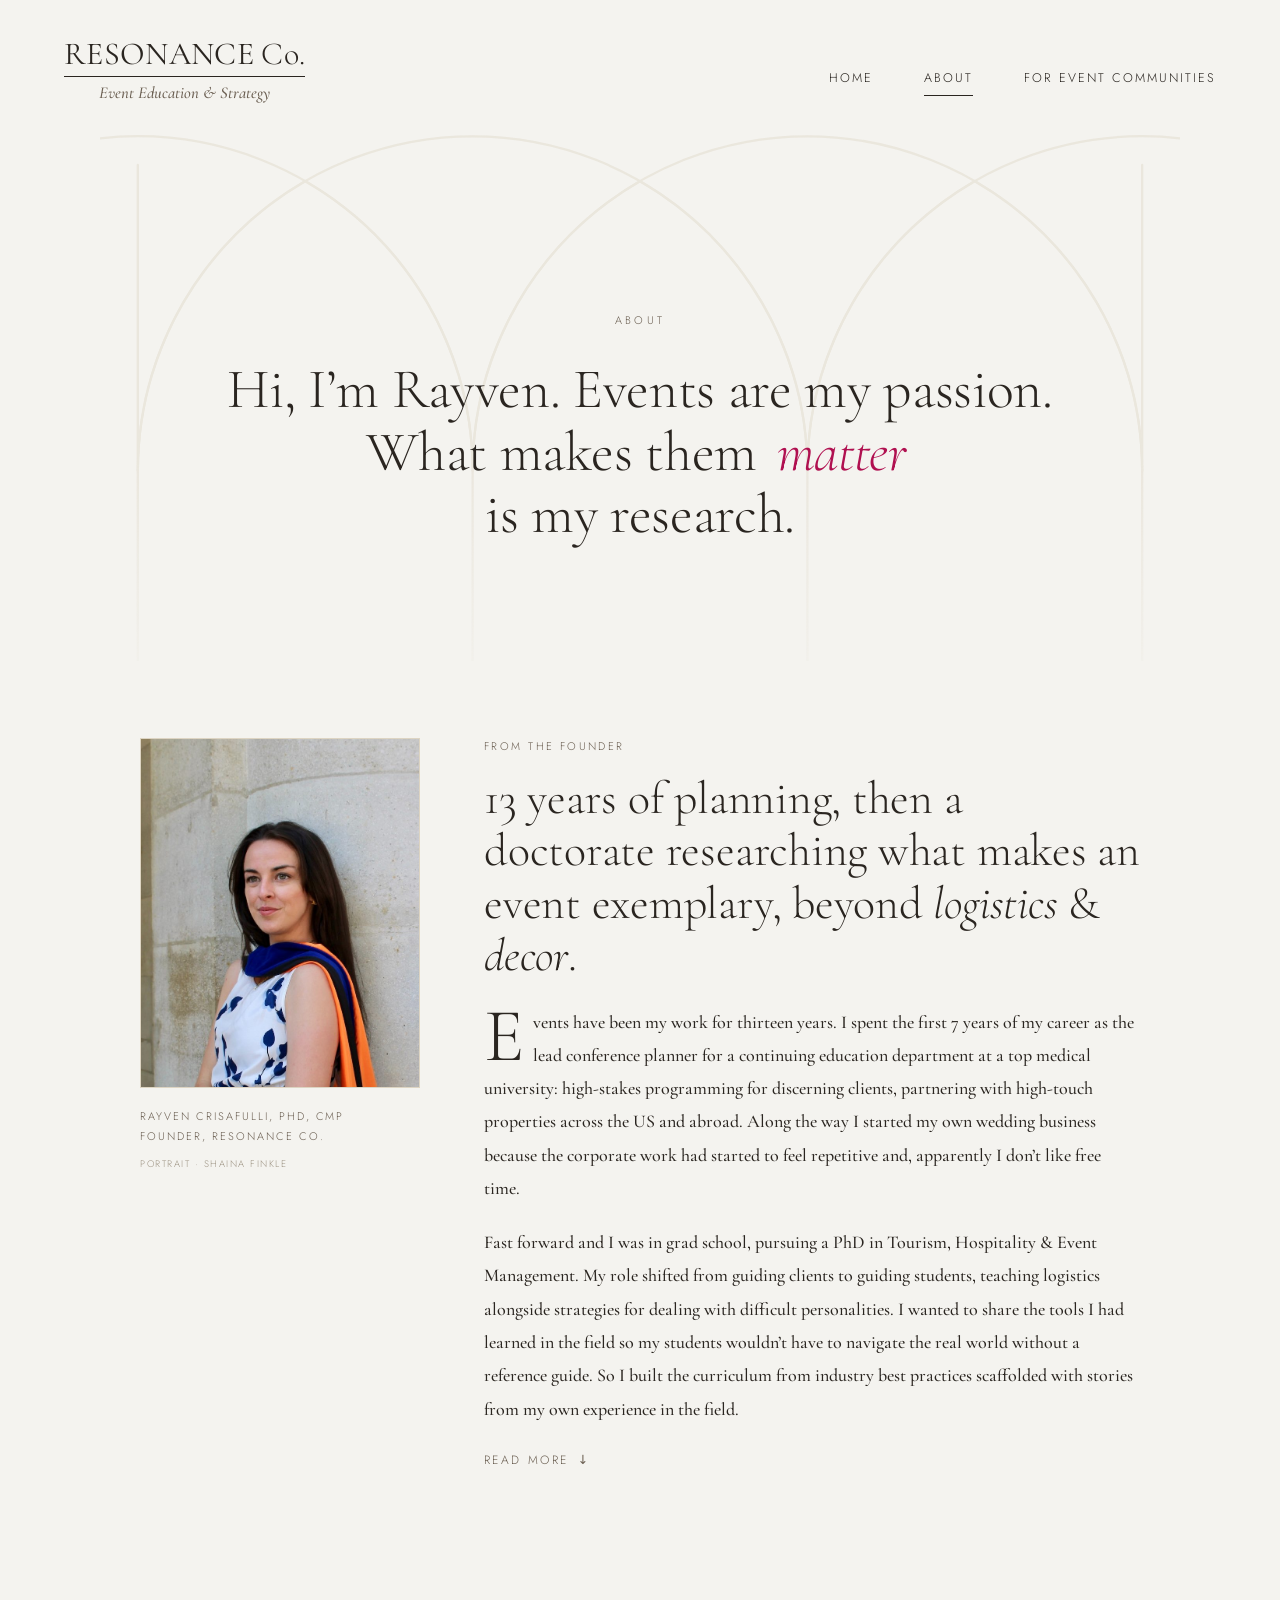
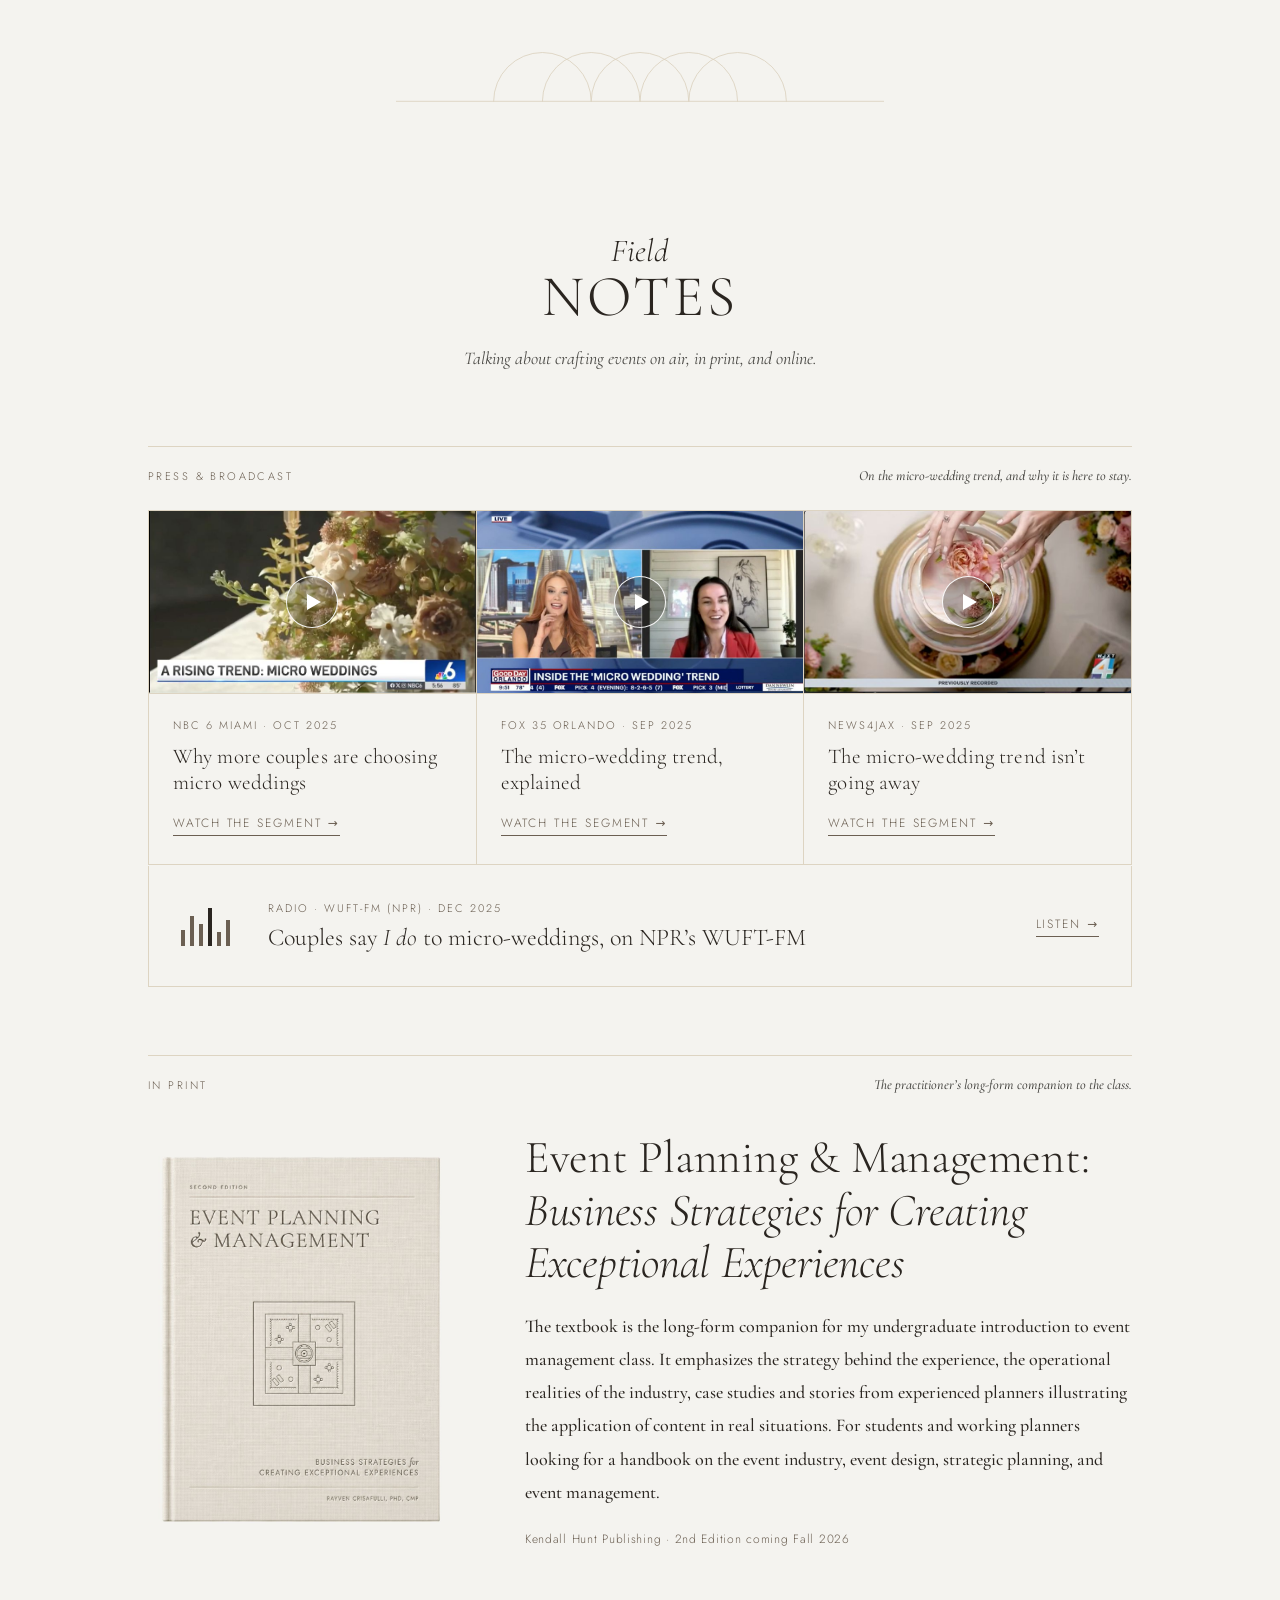
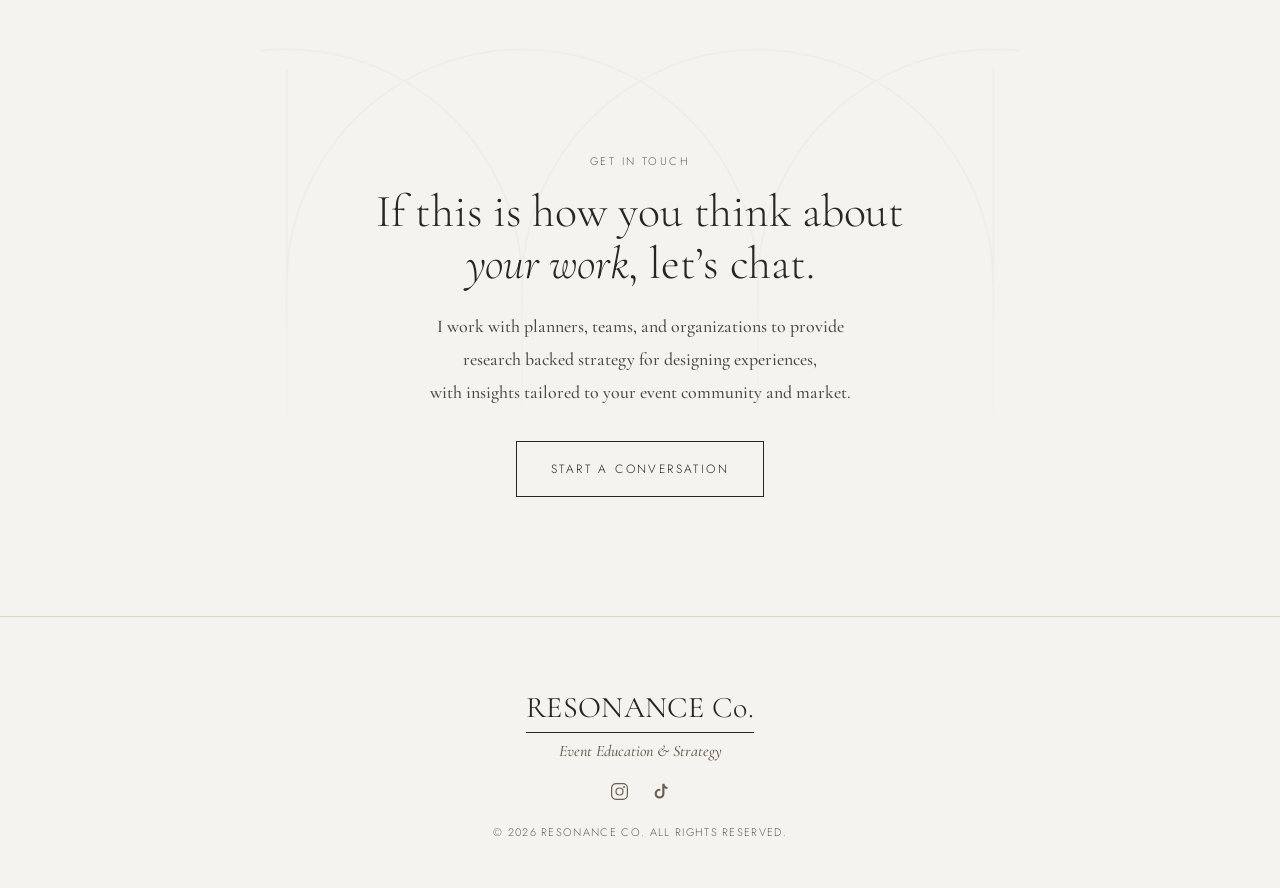
==== commit 98daa726: "update about page" ====
--- a/about.html
+++ b/about.html
@@ -4,13 +4,21 @@
 <meta charset="utf-8">
 <meta name="viewport" content="width=device-width, initial-scale=1">
 <title>About &middot; Resonance Co.</title>
-<meta name="description" content="Hi, I'm Rayven. Resonance Co. is where thirteen years of event planning and a doctorate in why events work come together. The story behind the company, plus press, the textbook, and field notes.">
+<meta name="description" content="Hi, I'm Rayven. Events are my work. What makes them matter is my research. Thirteen years of planning, then a doctorate researching what makes an exemplary event. The story behind Resonance Co., the textbook, and field notes.">
 <meta property="og:type" content="website">
 <meta property="og:title" content="About &middot; Resonance Co.">
 <meta property="og:description" content="The story behind Resonance Co., founded by Rayven Crisafulli, PhD, CMP. Turning the instinct experienced planners already have into method.">
-<meta property="og:image" content="https://resonance-co.netlify.app/assets/Ash-Simmons-Photography-Headshots-136.jpg">
-<meta property="og:url" content="https://resonance-co.netlify.app/about.html">
+<meta property="og:image" content="https://resonanceco.co/assets/Rayven-Crisafulli-PhD-CMP-founder-Resonance-Co.jpg">
+<meta property="og:url" content="https://resonanceco.co/about.html">
 <meta name="twitter:card" content="summary_large_image">
+<link rel="canonical" href="https://resonanceco.co/about.html">
+<link rel="icon" type="image/svg+xml" href="assets/favicon.svg">
+<script type="application/ld+json">
+{"@context":"https://schema.org","@graph":[
+ {"@type":"Person","@id":"https://resonanceco.co/#rayven","name":"Rayven Crisafulli","honorificSuffix":"PhD, CMP","jobTitle":"Founder, Resonance Co.","url":"https://resonanceco.co/about.html","image":"https://resonanceco.co/assets/Ash-Simmons-Photography-Headshots-136.jpg","worksFor":{"@type":"Organization","@id":"https://resonanceco.co/#org","name":"Resonance Co.","url":"https://resonanceco.co/"},"alumniOf":{"@type":"CollegeOrUniversity","name":"University of Florida"},"knowsAbout":["event design","event experience design","event management education","resonance theory","micro weddings","meeting planning"],"sameAs":["https://www.instagram.com/resonancecoevents","https://www.tiktok.com/@resonancecoevents"]},
+ {"@type":"Book","name":"Event Planning & Management: Business Strategies for Creating Exceptional Experiences","author":{"@id":"https://resonanceco.co/#rayven"},"publisher":{"@type":"Organization","name":"Kendall Hunt Publishing"},"bookEdition":"2nd Edition"}
+]}
+</script>
 <link rel="preconnect" href="https://fonts.googleapis.com"><link rel="preconnect" href="https://fonts.gstatic.com" crossorigin><link href="https://fonts.googleapis.com/css2?family=Cormorant+Garamond:ital,wght@0,300;0,400;0,500;1,300;1,400;1,500&family=Jost:wght@300;400;500&display=swap" rel="stylesheet">
 <link rel="stylesheet" href="assets/site.css">
 <style>
@@ -21,7 +29,7 @@
 .dh em{ font-style:italic; color:var(--charcoal); }   /* rose budget spent in the hero only */
 .page-link{ font-family:var(--sans); font-weight:300; font-size:12px; letter-spacing:.16em; text-transform:uppercase; text-decoration:none; color:var(--charcoal); border-bottom:.5px solid var(--charcoal); padding-bottom:3px; display:inline-block; transition:color .2s,border-color .2s; }
 .page-link:hover{ color:var(--rose); border-color:var(--rose); }
-.lace{ max-width:560px; margin:clamp(36px,6vw,68px) auto clamp(8px,2vw,18px); padding:0 36px; }
+.lace{ max-width:560px; margin:clamp(56px,8vw,100px) auto clamp(16px,3vw,32px); padding:0 36px; }
 .lace svg{ display:block; width:100%; height:auto; }
 
 /* shared section head (line1 / line2) */
@@ -31,16 +39,20 @@
 
 /* ===== MASTHEAD / HERO ===== */
 .hm-masthead{ position:relative; overflow:hidden; }
-.mast-wrap{ max-width:1080px; margin:0 auto; padding:clamp(40px,6vw,84px) clamp(24px,5vw,48px) clamp(40px,6vw,72px); position:relative; }
+.mast-wrap{ max-width:1080px; margin:0 auto; padding:clamp(40px,6vw,84px) clamp(24px,5vw,48px) clamp(64px,9vw,120px); position:relative; }
 .colonnade-backdrop{ position:absolute; left:0; right:0; top:0; pointer-events:none; z-index:0; overflow:hidden; }
 .arches-wrap{ position:relative; width:100%; padding-bottom:60.83%; }
 .arches-svg{ position:absolute; top:0; left:0; width:100%; height:100%; display:block; }
-.mast-inner{ position:relative; z-index:1; max-width:820px; margin:0 auto; text-align:center;
+.mast-inner{ position:relative; z-index:1; max-width:1000px; margin:0 auto; text-align:center;
   padding-top:clamp(48px,9vw,128px); }
 .mast-inner .eyebrow{ display:block; margin-bottom:clamp(20px,3vw,30px); letter-spacing:.3em; }
-.mast-statement{ font-family:var(--serif); font-weight:300; font-size:clamp(34px,5.2vw,62px);
-  line-height:1.12; letter-spacing:-.006em; max-width:15em; margin:0 auto; color:var(--charcoal); }
-.mast-statement .signal{ color:var(--rose); font-style:italic; }
+.mast-statement{ font-family:var(--serif); font-weight:300; font-size:clamp(32px,4.6vw,56px);
+  line-height:1.12; letter-spacing:-.006em; max-width:24em; margin:0 auto; color:var(--charcoal); }
+.mast-statement .mr-line{ display:inline-block; white-space:nowrap; }
+.mast-rotor{ display:inline-block; position:relative; white-space:nowrap; color:var(--rose); font-style:italic; vertical-align:baseline; transition:width .45s ease; }
+.mast-rotor .mr-word{ display:inline-block; transition:opacity .45s ease; }
+.mast-rotor .mr-out{ position:absolute; left:0; top:0; opacity:0; }
+@media (prefers-reduced-motion:reduce){ .mast-rotor span{ animation:none !important; } .mast-rotor span:nth-child(1){ opacity:1; } }
 .mast-lede{ font-weight:500; font-size:clamp(16px,1.35vw,19px); line-height:1.85; max-width:34em;
   margin:clamp(22px,3vw,32px) auto 0; color:var(--ink-2); }
 /* softened bottom edge so the arcade dissolves instead of clipping */
@@ -56,7 +68,7 @@
   .hm-masthead .colonnade-backdrop,.hm-masthead .eyebrow,.hm-masthead .mast-statement,.hm-masthead .mast-lede{ animation:none; opacity:1; transform:none; } }
 
 /* ===== FOUNDER STORY (article opener) ===== */
-.ab-story{ max-width:1080px; margin:0 auto; padding:clamp(28px,4vw,56px) clamp(20px,5vw,40px);
+.ab-story{ max-width:1080px; margin:0 auto; padding:clamp(44px,6vw,88px) clamp(20px,5vw,40px);
   display:grid; grid-template-columns:280px 1fr; gap:clamp(2.5rem,5vw,5rem); align-items:start; }
 .ab-story .portrait{ position:sticky; top:40px; }
 .ab-story .portrait img{ width:100%; aspect-ratio:4/5; object-fit:cover; object-position:50% 20%; border:1px solid var(--linen); }
@@ -79,7 +91,7 @@
 .ab-readmore .arr{ font-size:1.05em; line-height:1; }
 
 /* ===== FIELD NOTES ===== */
-.ab-fieldnotes{ max-width:1080px; margin:0 auto; padding:clamp(36px,5vw,64px) clamp(24px,5vw,48px) clamp(40px,5vw,64px); }
+.ab-fieldnotes{ max-width:1080px; margin:0 auto; padding:clamp(52px,7vw,96px) clamp(24px,5vw,48px) clamp(56px,7vw,96px); }
 .ab-fieldnotes .section-head{ margin-bottom:clamp(10px,1.6vw,16px); }
 .ab-fn-lede{ text-align:center; font-family:var(--serif); font-style:italic; font-weight:400; font-size:clamp(17px,1.4vw,20px); line-height:1.85; color:var(--ink-2); max-width:32em; margin:0 auto clamp(46px,5.5vw,72px); }
 
@@ -166,8 +178,7 @@
     </div>
     <div class="mast-inner">
       <span class="eyebrow">About</span>
-      <h1 class="mast-statement">Hi, I&rsquo;m Rayven. Events are my work, my research, and my <span class="signal">obsession</span>.</h1>
-      <p class="mast-lede">Resonance Co. is where thirteen years of planning and a doctorate in why events work come together. I teach experienced planners to turn instinct into intention.</p>
+      <h1 class="mast-statement">Hi, I&rsquo;m Rayven. Events are my passion.<br><span class="mr-line">What makes them <span class="mast-rotor" aria-label="matter"><span class="mr-word" aria-hidden="true">matter</span></span></span><br>is my research.</h1>
     </div>
   </div>
 </section>
@@ -175,23 +186,23 @@
 <!-- ============================ FOUNDER STORY ============================ -->
 <section class="ab-story">
   <div class="portrait">
-    <img src="assets/Ash-Simmons-Photography-Headshots-136.jpg" alt="Rayven Crisafulli, founder of Resonance Co.">
-    <p class="cap">Rayven Crisafulli, PhD, CMP<br>Founder, Resonance Co.<span class="credit">Portrait &middot; Ash Simmons</span></p>
+    <img src="assets/Rayven-Crisafulli-PhD-CMP-founder-Resonance-Co.jpg" alt="Rayven Crisafulli, PhD, CMP, founder of Resonance Co., in doctoral regalia at the University of Florida">
+    <p class="cap">Rayven Crisafulli, PhD, CMP<br>Founder, Resonance Co.<span class="credit">Portrait &middot; Shaina Finkle</span></p>
   </div>
   <div class="text">
     <p class="eyebrow">From the Founder</p>
-    <h2 class="dh">I built the class I wished I&rsquo;d had. Then I found the <em>pattern underneath it</em>.</h2>
-
-    <p class="body dropcap">Events have been my work for thirteen years. Seven of them, from 2014 to 2021, I was the lead corporate planner for a continuing education department at a top medical university: high-stakes programming for discerning clients, partnering with high touch properties across the US and abroad. Somewhere in there I started my own wedding business (2019 to 2025), because the corporate work had started to feel repetitive and apparently I don&rsquo;t like free time.</p>
-
-    <p class="body">Fast forward and I was in grad school pursuing my PhD and checking off a bucket list item. My role shifted from guiding clients to guiding students, teaching logistics alongside strategies for dealing with difficult clients. I wanted to share the tools I had learned in the field so my students wouldn&rsquo;t have to navigate the real world without a reference guide. So I built the curriculum from industry best practices scaffolded with stories from my own experience in the field.</p>
+    <h2 class="dh">13 years of planning, then a doctorate researching what makes an event exemplary, beyond <i>logistics</i> &amp; <em>decor</em>.</h2>
+
+    <p class="body dropcap">Events have been my work for thirteen years. I spent the first 7 years of my career as the lead conference planner for a continuing education department at a top medical university: high-stakes programming for discerning clients, partnering with high-touch properties across the US and abroad. Along the way I started my own wedding business because the corporate work had started to feel repetitive and, apparently I don&rsquo;t like free time.</p>
+
+    <p class="body">Fast forward and I was in grad school, pursuing a PhD in Tourism, Hospitality &amp; Event Management. My role shifted from guiding clients to guiding students, teaching logistics alongside strategies for dealing with difficult personalities. I wanted to share the tools I had learned in the field so my students wouldn&rsquo;t have to navigate the real world without a reference guide. So I built the curriculum from industry best practices scaffolded with stories from my own experience in the field.</p>
 
     <details class="ab-readmore">
       <summary>Read more <span class="arr">&darr;</span></summary>
 
       <p class="body">Every semester, what I was learning in my own PhD coursework went straight into what I was teaching. But the pattern I was really after only surfaced once I started doing my own research. Because I was teaching, studying, and researching the same topics, I kept noticing the same thing underneath the most powerful and memorable events: the ones where attendees slipped into a flow state (it&rsquo;s actually an academic construct, not just a TikTok trend) and the moment becomes an experience. It&rsquo;s there that something deeper is activated that makes the event more than just the sum of the logistics. My own research finally gave me the room to untangle it properly. <em>[It took a while.]</em></p>
 
-      <p class="body">I went looking for why two events with the same budget, the same vendors, and the same beautiful aesthetics can feel completely different to the people in the room. One can be logistically perfect and forgettable. Others are barely holding together, and somehow it&rsquo;s the one with the most moving atmosphere. The answer turned out to be sociological. <em>Resonance</em>: a call and response between a person and the world around them, the feeling of being recognized, anticipated, and known, and answering back with delight, or surprise, or tears. It is what happens when one beautifully planned detail emotionally touches someone, or creates that slightly indescribable &ldquo;you should have been there&rdquo; feeling. That pattern of resonance running through curated moments, immersive experiences, and a moving narrative became the Authentic Event Experience Framework in my research. The AEEF is what Resonance Co. teaches.</p>
+      <p class="body">I went looking for why two events with the same budget, the same vendors, and the same beautiful aesthetics can feel completely different to the people in the room. One can be logistically perfect and forgettable. Another can be barely holding together, and somehow it&rsquo;s the one with the most moving atmosphere. The answer turned out to be sociological. <em>Resonance</em>: a call and response between a person and the world around them, the feeling of being recognized, anticipated, and known, and answering back with delight, or surprise, or tears. It is what happens when one beautifully planned detail emotionally touches someone, or creates that slightly indescribable &ldquo;you should have been there&rdquo; feeling. That pattern of resonance running through curated moments, immersive experiences, and a moving narrative became the Authentic Event Experience Framework in my research. The AEEF is what Resonance Co. teaches.</p>
 
       <p class="body">That is what I teach now: how to name the thing you already feel in the room, and how to build for it on purpose. If you treat this work as craft and not a checklist, you are the planner I made this for. <em>You belong here.</em></p>
     </details>
@@ -268,7 +279,7 @@
     <img class="cover" src="assets/Crisafulli-Event-Planning-Management-textbook-cover.jpg" alt="Event Planning &amp; Management, Second Edition, by Rayven Crisafulli, PhD, CMP — cream linen hardcover with a debossed venue floor-plan motif">
     <div>
       <h2 class="dh">Event Planning &amp; Management: <em>Business Strategies for Creating Exceptional Experiences</em></h2>
-      <p class="body">The textbook is the long-form version of the undergraduate class, the practitioner&rsquo;s view: the strategy behind the experience, the operational reality textbooks often skip, and the insights that usually arrive only after a few hundred events. For students and working planners who want the business of events taken as seriously as the design of them.</p>
+      <p class="body">The textbook is the long-form companion for my undergraduate introduction to event management class. It emphasizes the strategy behind the experience, the operational realities of the industry, case studies and stories from experienced planners illustrating the application of content in real situations. For students and working planners looking for a handbook on the event industry, event design, strategic planning, and event management.</p>
       <p class="ab-pub">Kendall Hunt Publishing &middot; 2nd Edition coming Fall 2026</p>
       <!-- "View the textbook" button hidden until the 2nd Edition publishes (Fall 2026). Restore:
       <p style="margin-top:1.6rem"><a class="ab-btn-outline" href="#">View the textbook</a></p> -->
@@ -300,12 +311,36 @@
   </div>
   <div class="ab-cta-inner">
     <p class="eyebrow">Get in Touch</p>
-    <h2 class="dh">If this is how you think about <em>your work</em>, let&rsquo;s talk.</h2>
-    <p class="ab-cta-lede">I work with planners, teams, and organizations on courses, talks, and the strategy behind the experience. Bring the room you are trying to build, and we will figure out how to make it resonate.</p>
+    <h2 class="dh">If this is how you think about<br><em>your work</em>, let&rsquo;s chat.</h2>
+    <p class="ab-cta-lede">I work with planners, teams, and organizations to provide<br>research backed strategy for designing experiences,<br>with insights tailored to your event community and market.</p>
     <a class="ab-btn-outline" href="index.html#stay-in-touch">Start a conversation</a>
   </div>
 </section>
 
 <footer class="site-footer"><div class="fwm">RESONANCE <span>Co.</span></div><div class="ftag">Event Education &amp; Strategy</div><div class="socials"><a href="https://www.instagram.com/resonancecoevents" aria-label="Instagram" target="_blank" rel="noopener"><svg viewBox="0 0 24 24" fill="none" stroke="currentColor" stroke-width="1.4"><rect x="3" y="3" width="18" height="18" rx="5"/><circle cx="12" cy="12" r="4"/><circle cx="17.2" cy="6.8" r="1.1" fill="currentColor" stroke="none"/></svg></a><a href="https://www.tiktok.com/@resonancecoevents" aria-label="TikTok" target="_blank" rel="noopener"><svg viewBox="0 0 24 24" fill="currentColor"><path d="M16.5 3c.3 2 1.6 3.5 3.5 3.8v2.4c-1.3 0-2.5-.4-3.5-1.1v6.4a5.6 5.6 0 1 1-5.6-5.6c.3 0 .6 0 .9.1v2.5a3.1 3.1 0 1 0 2.2 3V3h2.6z"/></svg></a></div><div class="flegal">&copy; 2026 Resonance Co. All rights reserved.</div></footer>
+<script>
+(function(){
+  var rotor=document.querySelector('.mast-rotor'); if(!rotor) return;
+  if(window.matchMedia&&window.matchMedia('(prefers-reduced-motion: reduce)').matches) return;
+  var words=['matter','meaningful','an experience','transformative','resonate'];
+  var el=rotor.querySelector('.mr-word'), i=0;
+  rotor.style.width=el.offsetWidth+'px';
+  setInterval(function(){
+    i=(i+1)%words.length;
+    var out=el.cloneNode(true);
+    out.className='mr-word mr-out';
+    out.style.opacity='1';
+    rotor.appendChild(out);
+    el.style.opacity='0';
+    el.textContent=words[i];
+    rotor.style.width=el.offsetWidth+'px';
+    requestAnimationFrame(function(){
+      out.style.opacity='0';
+      el.style.opacity='1';
+    });
+    setTimeout(function(){ out.remove(); },500);
+  },3400);
+})();
+</script>
 </body>
 </html>
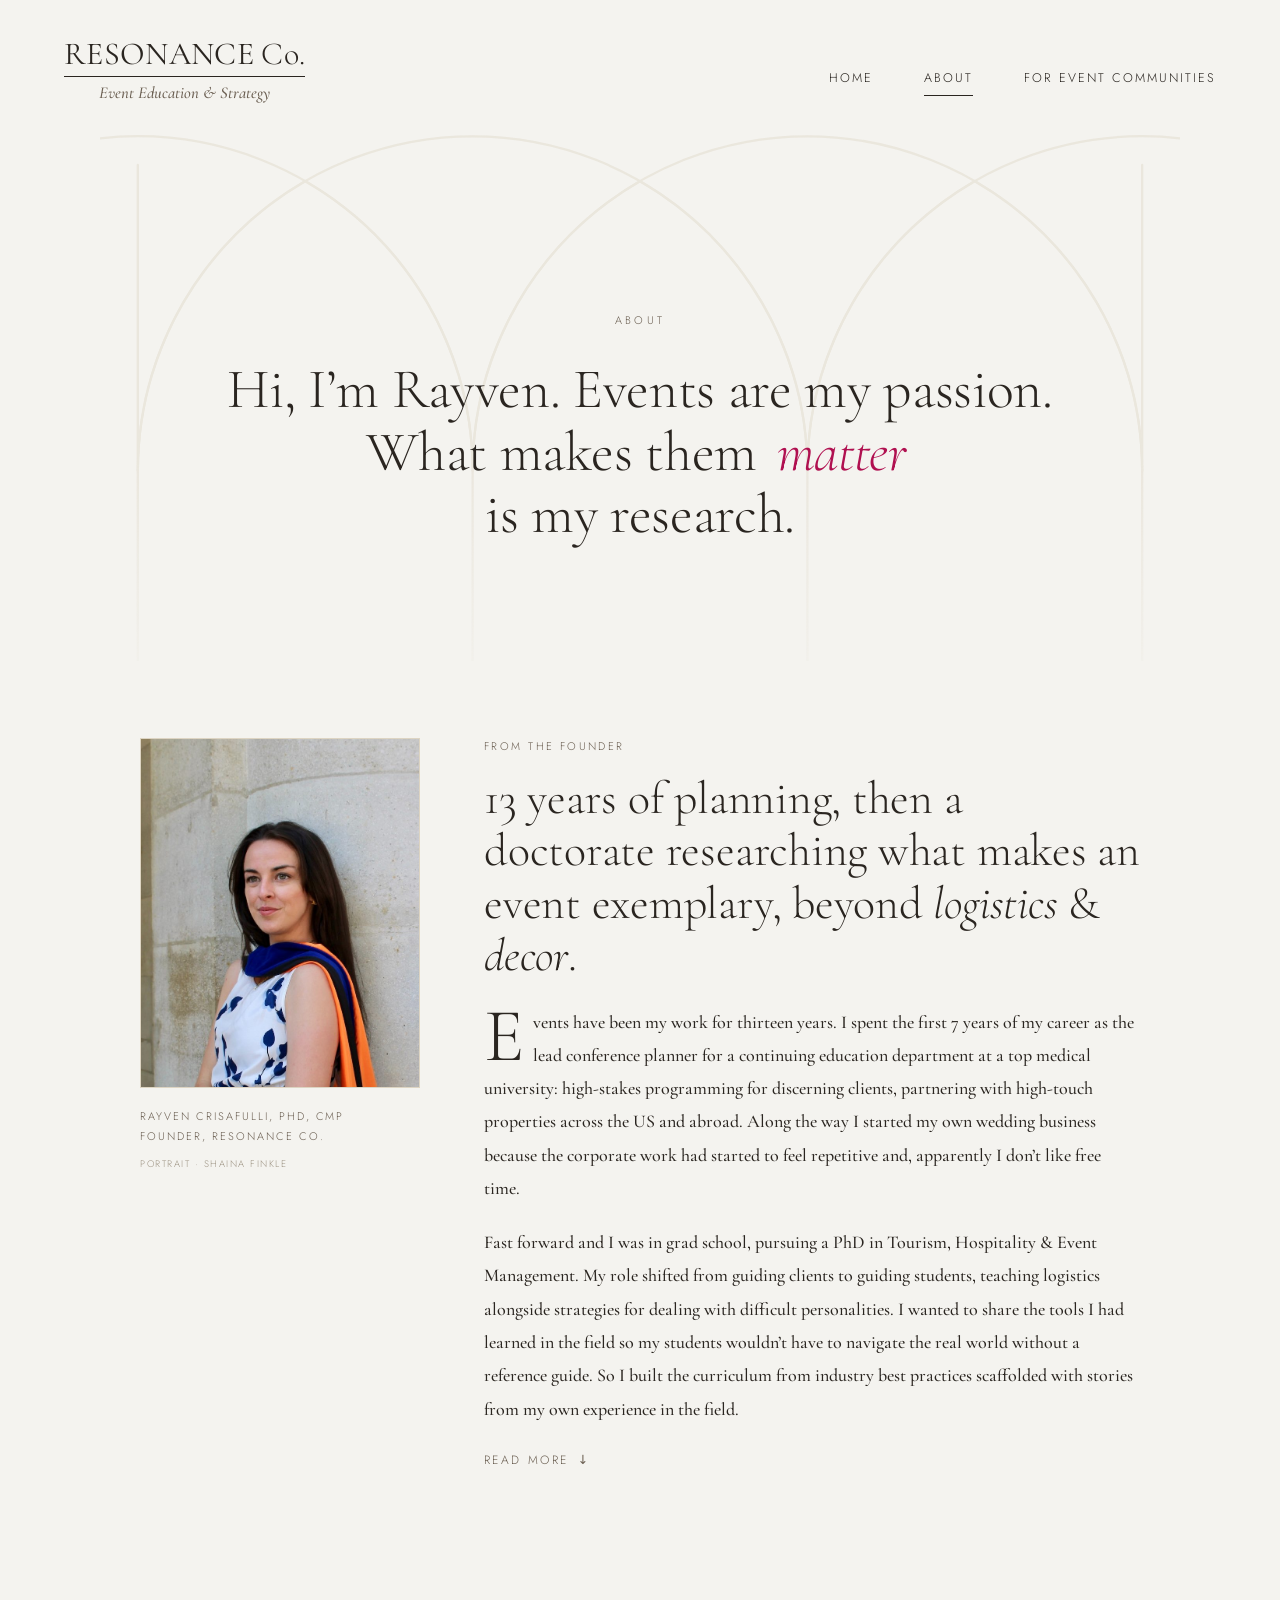
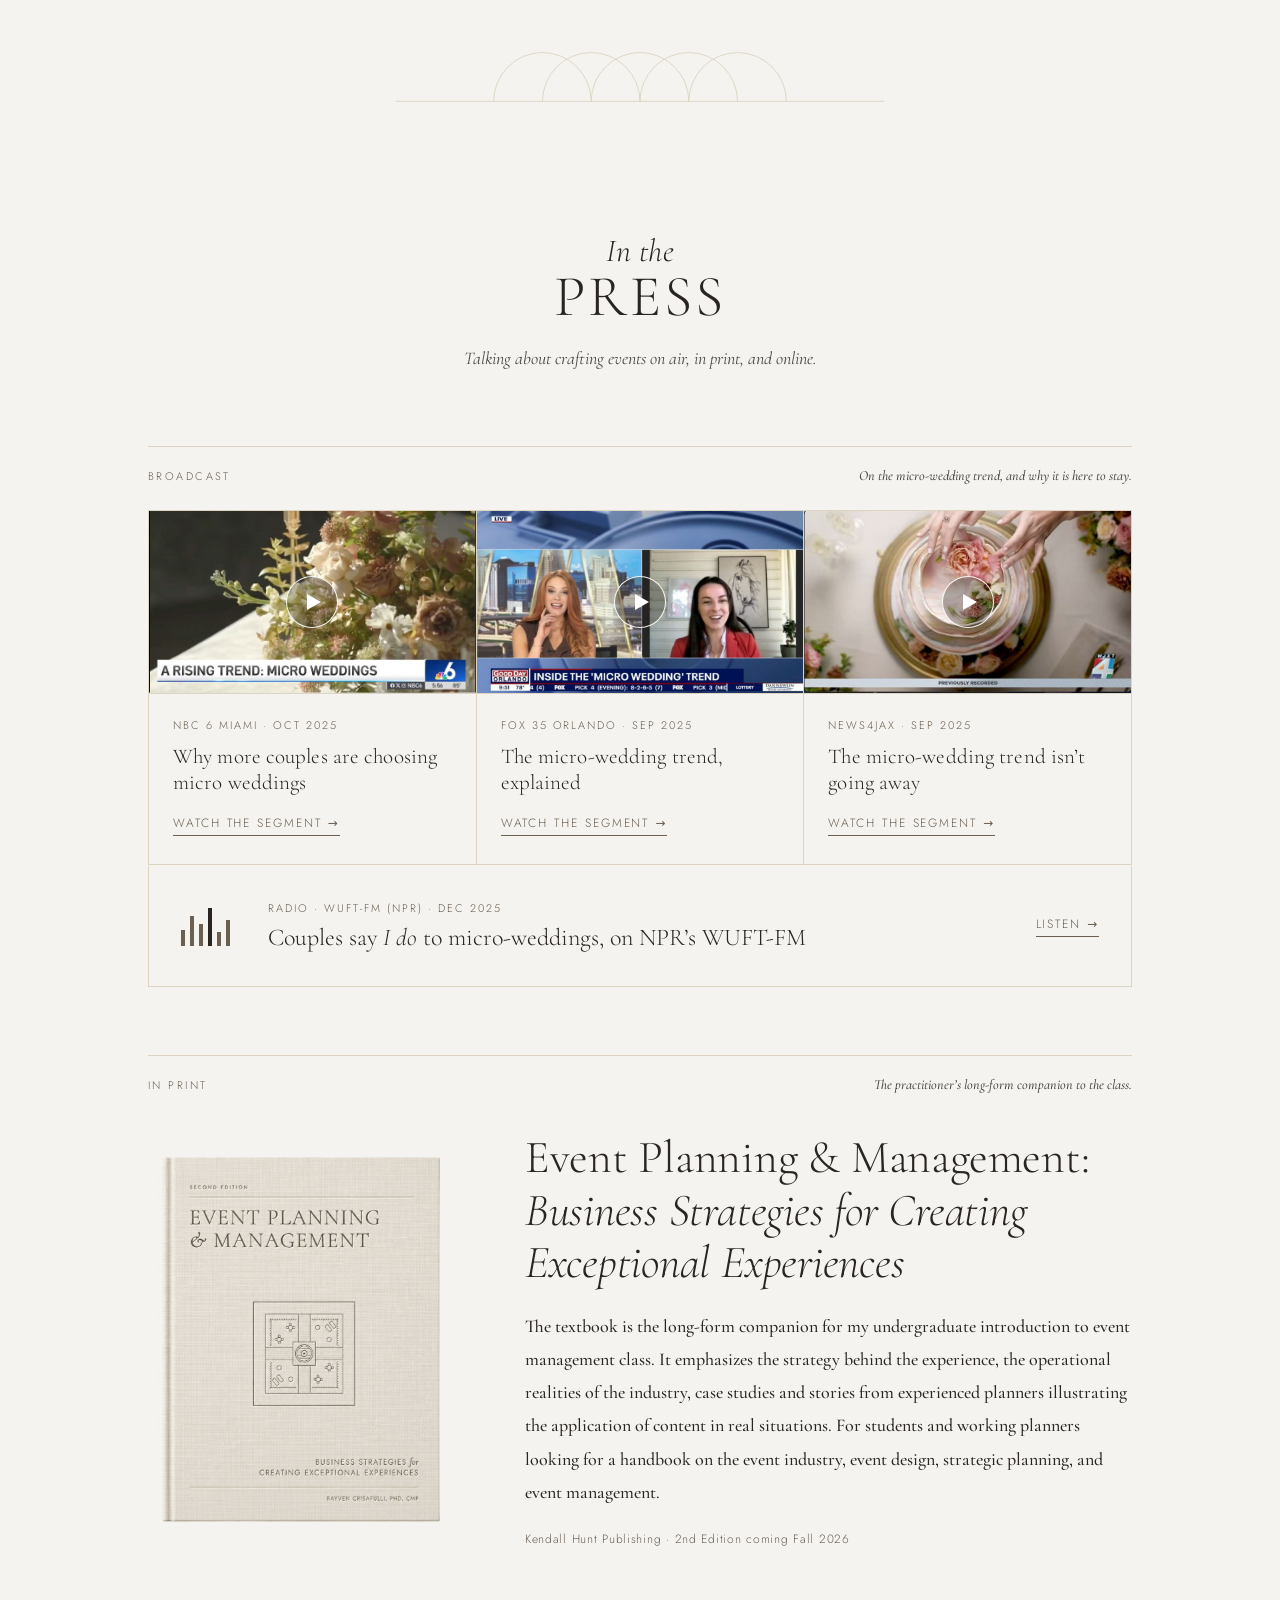
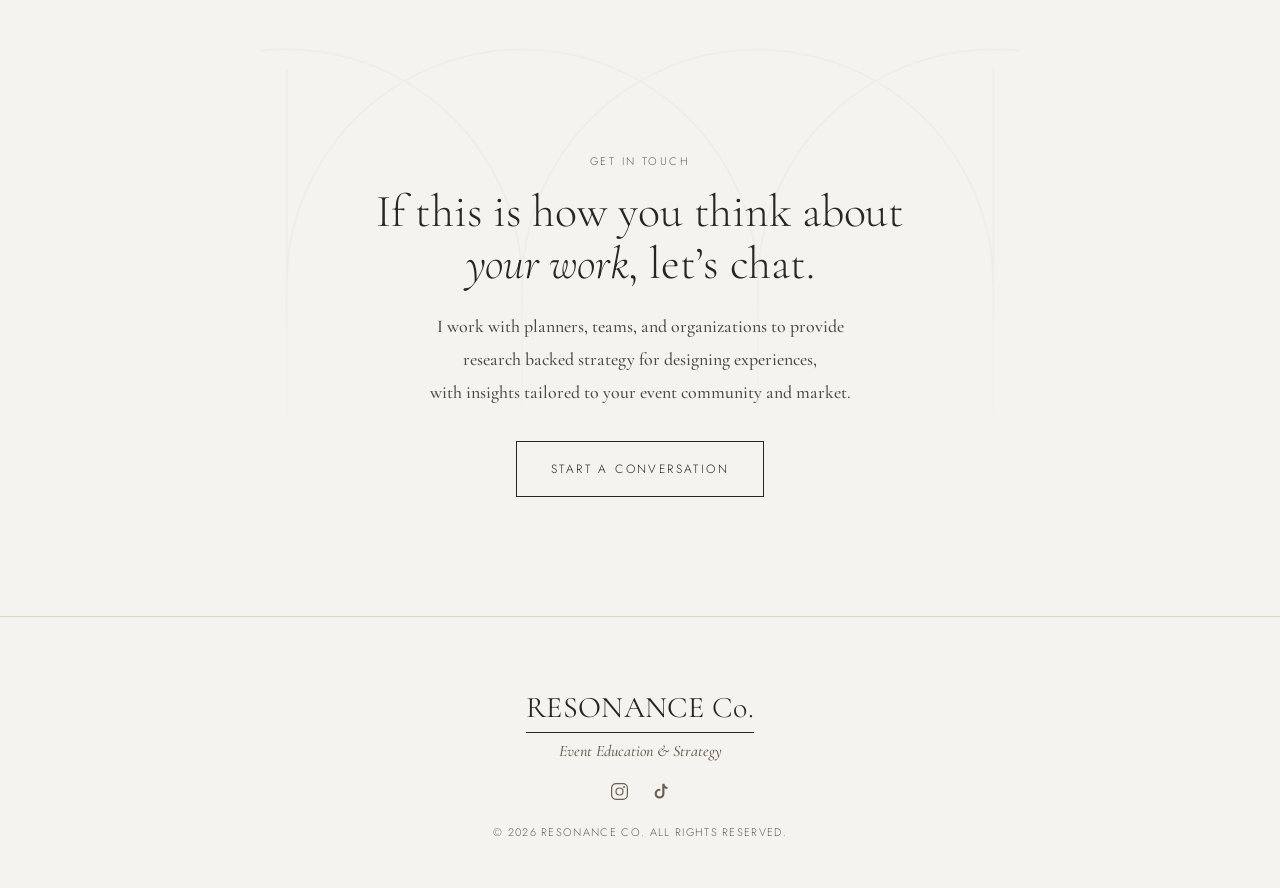
==== commit b792dc77: "update in the press header and press/broadcast subheadings" ====
--- a/about.html
+++ b/about.html
@@ -225,11 +225,11 @@
 
 <!-- ============================ FIELD NOTES ============================ -->
 <section class="ab-fieldnotes">
-  <div class="section-head"><span class="l1">Field</span><span class="l2">Notes</span></div>
+  <div class="section-head"><span class="l1">In the</span><span class="l2">Press</span></div>
   <p class="ab-fn-lede">Talking about crafting events on air, in print, and online.</p>
 
   <!-- PRESS & BROADCAST -->
-  <div class="ab-subbeat"><span class="sb-label">Press &amp; Broadcast</span><span class="sb-desc">On the micro-wedding trend, and why it is here to stay.</span></div>
+  <div class="ab-subbeat"><span class="sb-label">Broadcast</span><span class="sb-desc">On the micro-wedding trend, and why it is here to stay.</span></div>
 
   <div class="ab-press-grid">
 
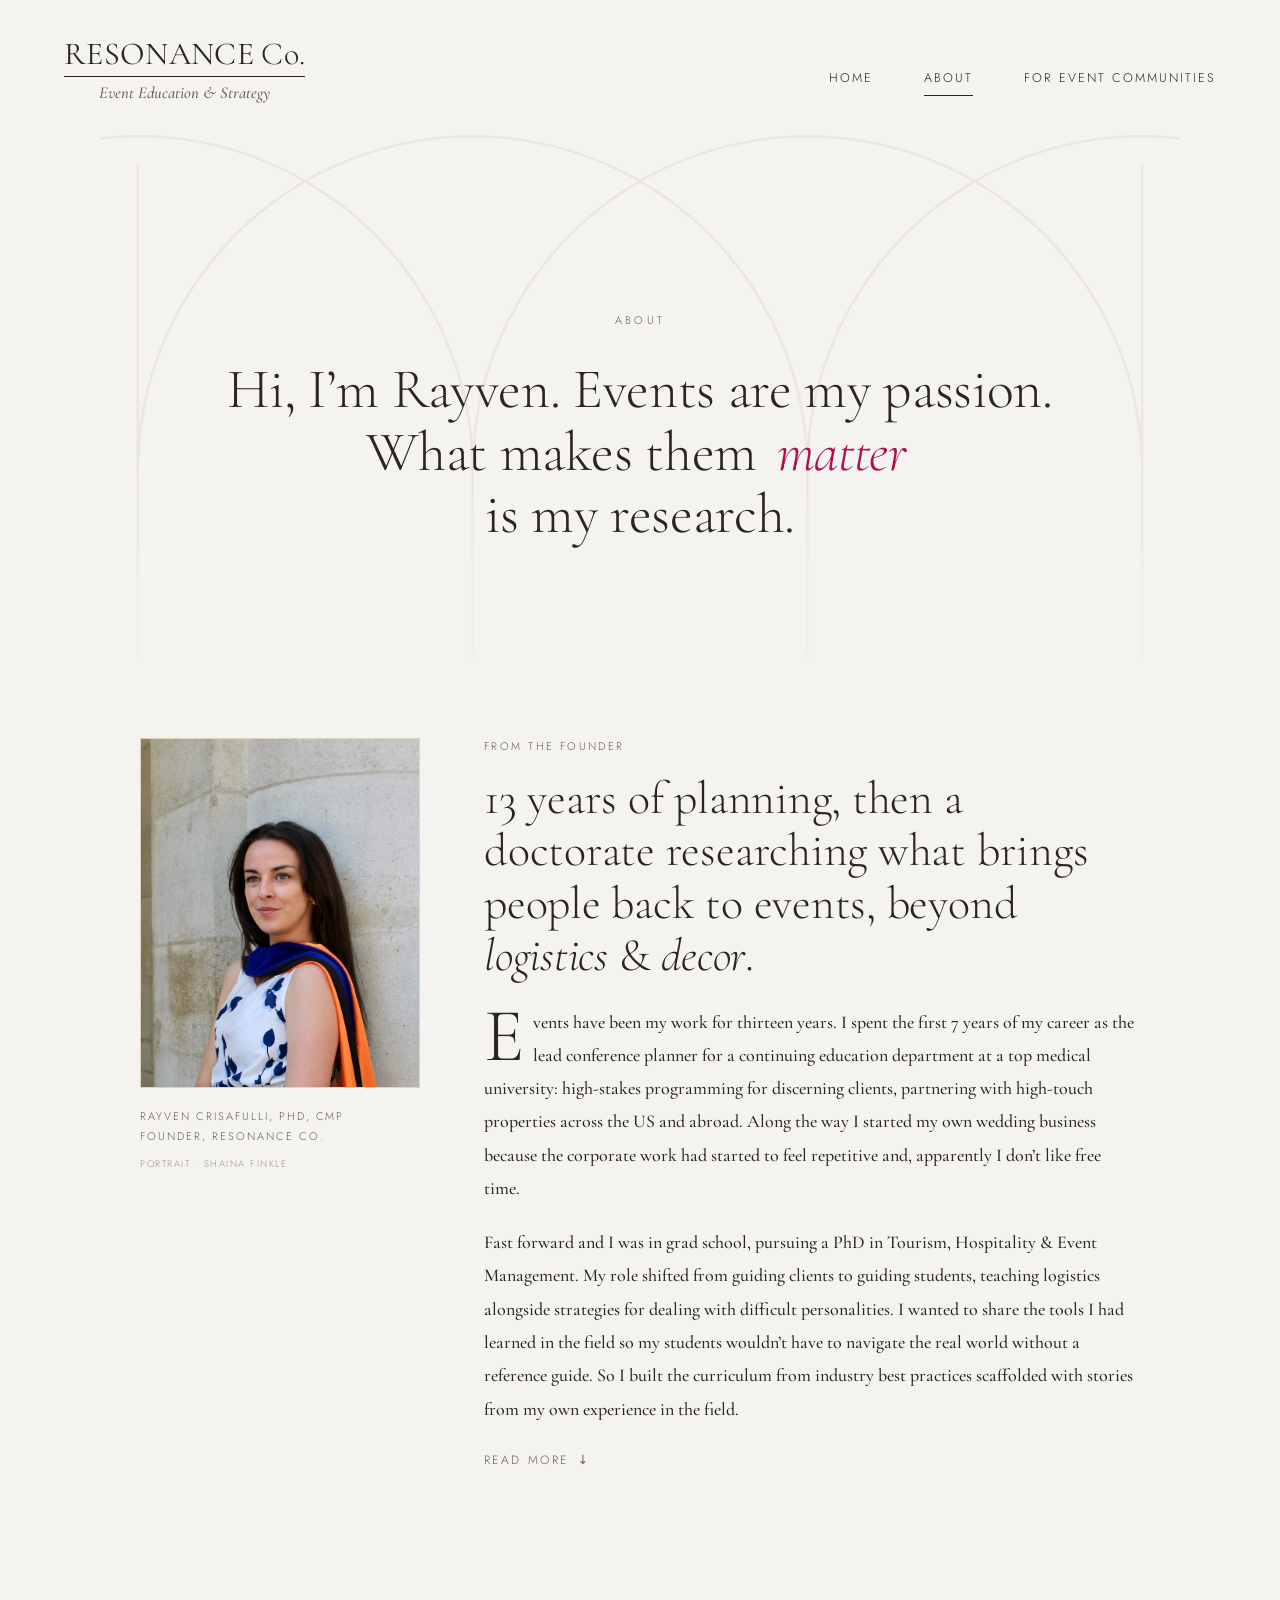
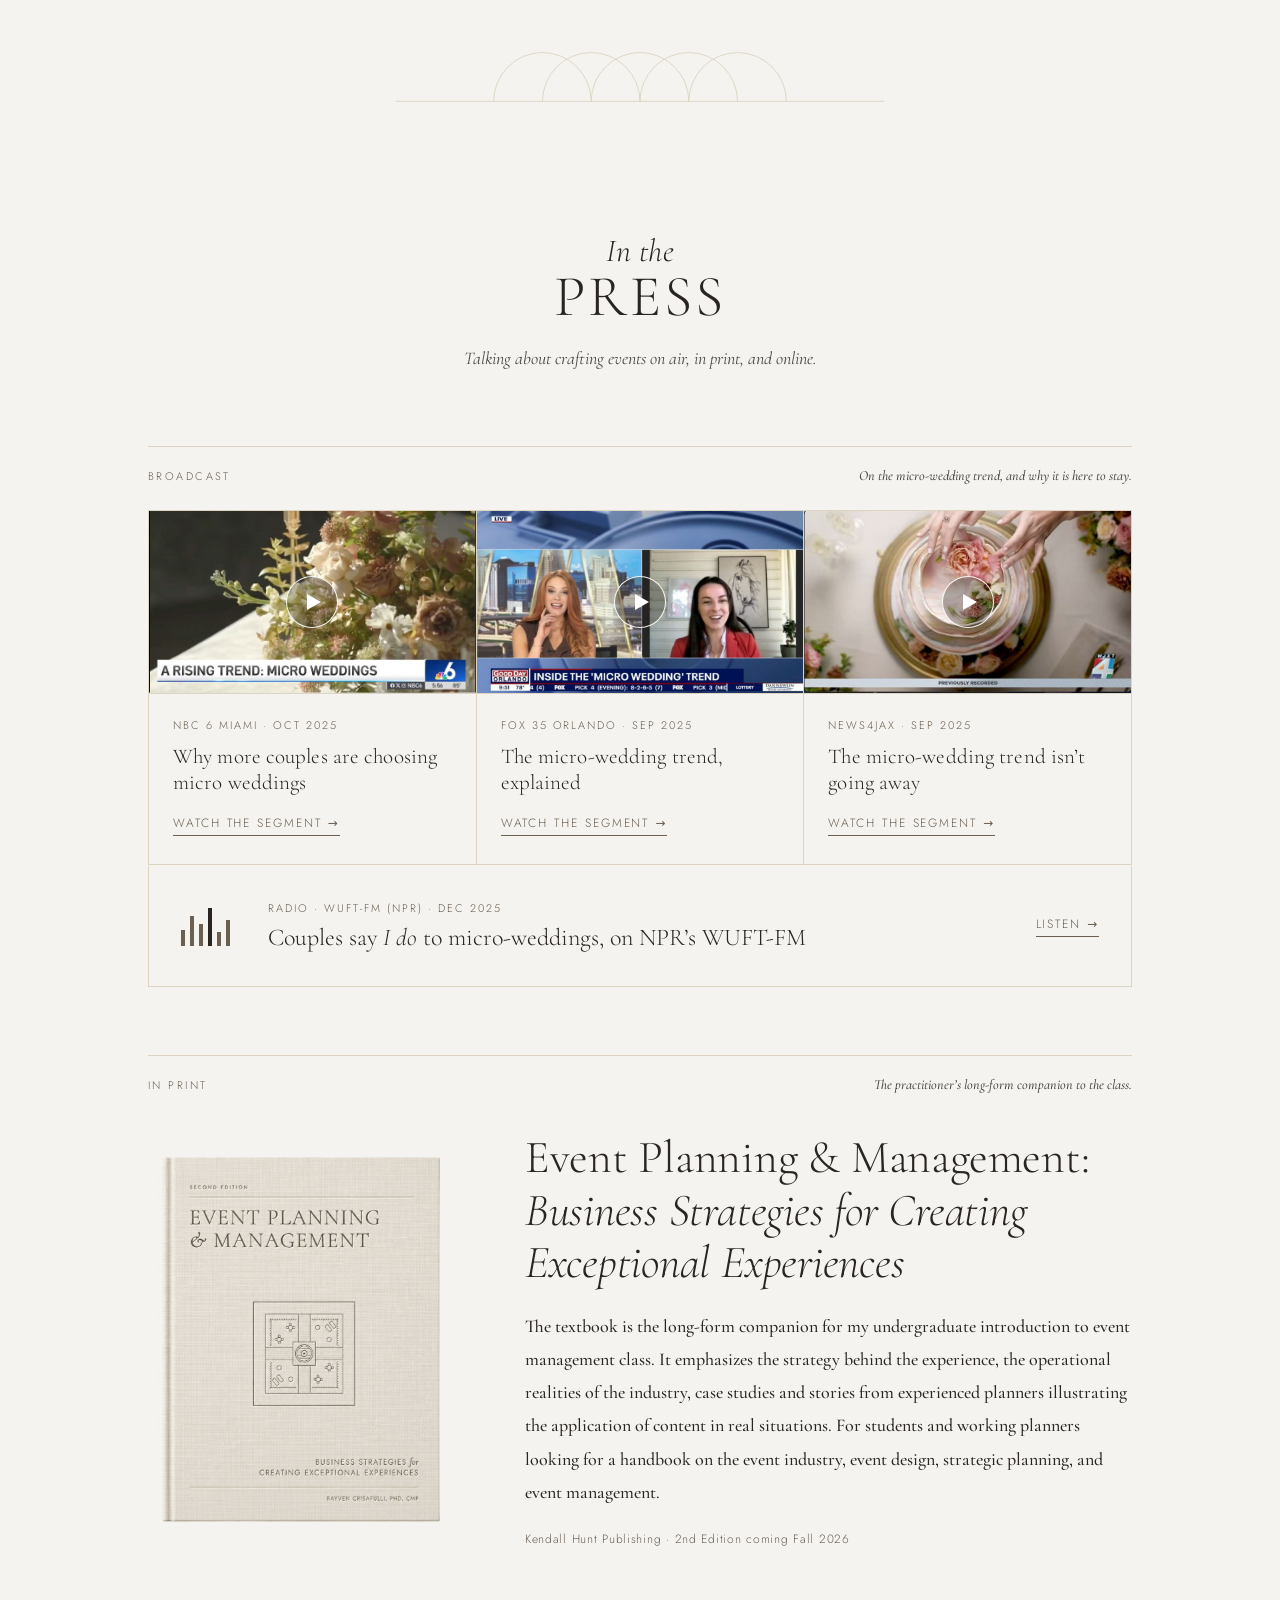
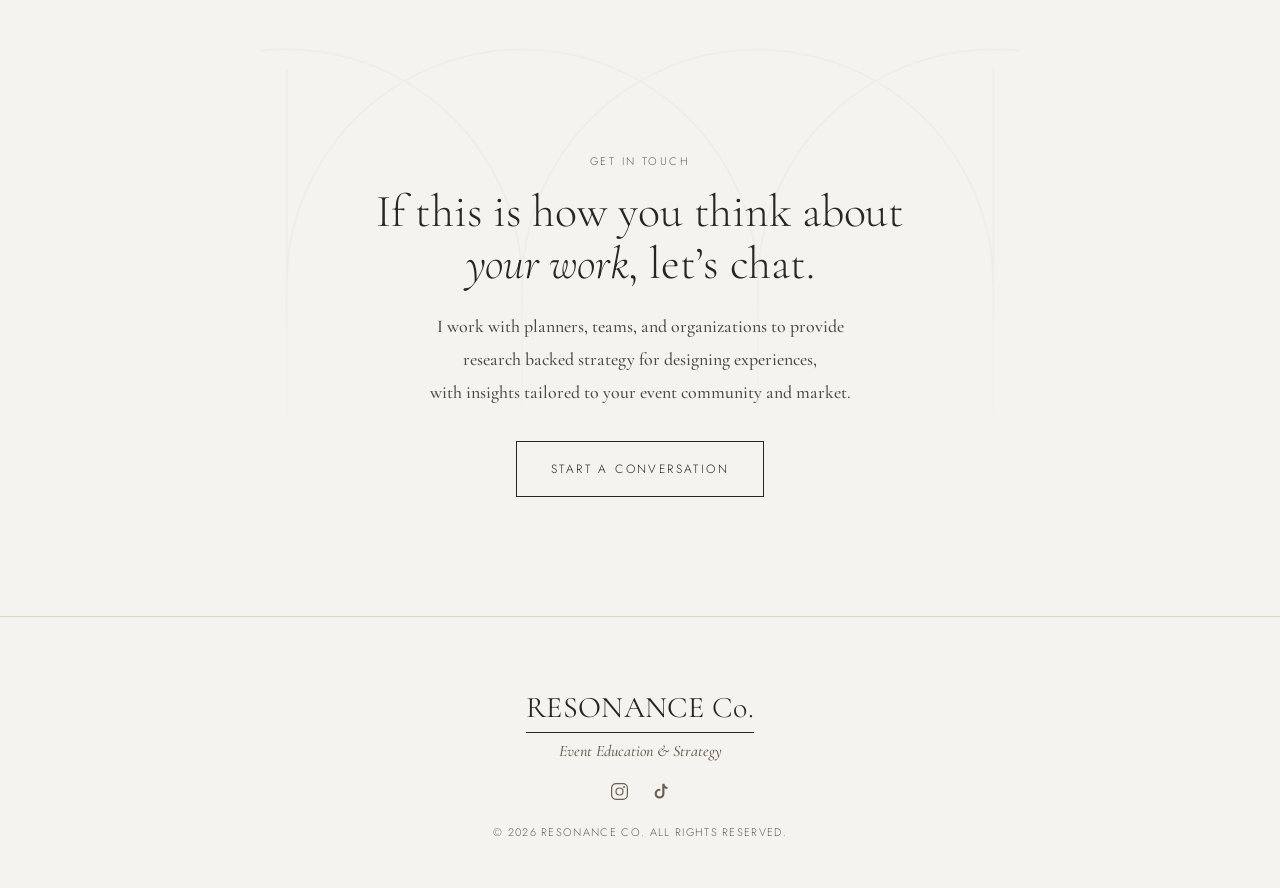
==== commit 10c94f76: "add hidden speaker pages and update about" ====
--- a/about.html
+++ b/about.html
@@ -4,7 +4,7 @@
 <meta charset="utf-8">
 <meta name="viewport" content="width=device-width, initial-scale=1">
 <title>About &middot; Resonance Co.</title>
-<meta name="description" content="Hi, I'm Rayven. Events are my work. What makes them matter is my research. Thirteen years of planning, then a doctorate researching what makes an exemplary event. The story behind Resonance Co., the textbook, and field notes.">
+<meta name="description" content="Hi, I'm Rayven. Events are my work. What makes them matter is my research. Thirteen years of planning, then a doctorate researching what brings people back to events. The story behind Resonance Co., the textbook, and field notes.">
 <meta property="og:type" content="website">
 <meta property="og:title" content="About &middot; Resonance Co.">
 <meta property="og:description" content="The story behind Resonance Co., founded by Rayven Crisafulli, PhD, CMP. Turning the instinct experienced planners already have into method.">
@@ -191,7 +191,7 @@
   </div>
   <div class="text">
     <p class="eyebrow">From the Founder</p>
-    <h2 class="dh">13 years of planning, then a doctorate researching what makes an event exemplary, beyond <i>logistics</i> &amp; <em>decor</em>.</h2>
+    <h2 class="dh">13 years of planning, then a doctorate researching what brings people back to events, beyond <i>logistics</i> &amp; <em>decor</em>.</h2>
 
     <p class="body dropcap">Events have been my work for thirteen years. I spent the first 7 years of my career as the lead conference planner for a continuing education department at a top medical university: high-stakes programming for discerning clients, partnering with high-touch properties across the US and abroad. Along the way I started my own wedding business because the corporate work had started to feel repetitive and, apparently I don&rsquo;t like free time.</p>
 
